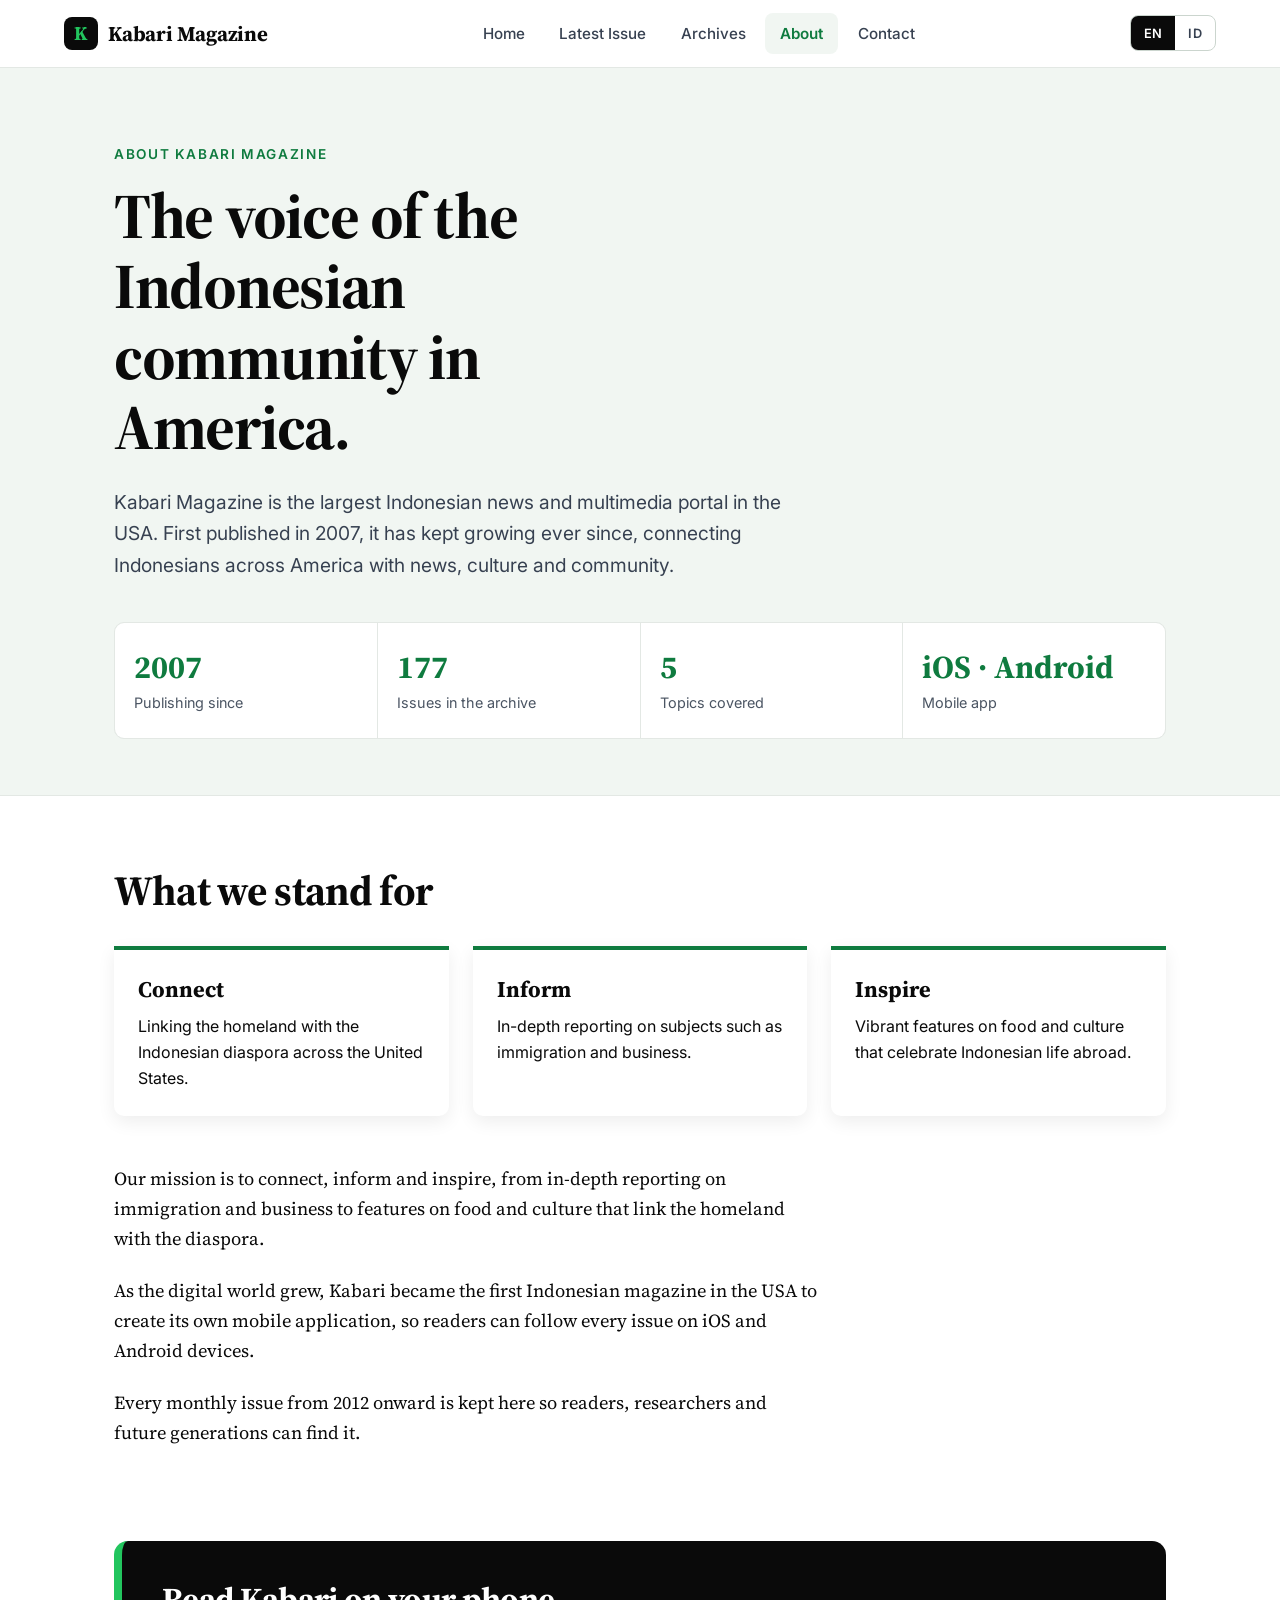
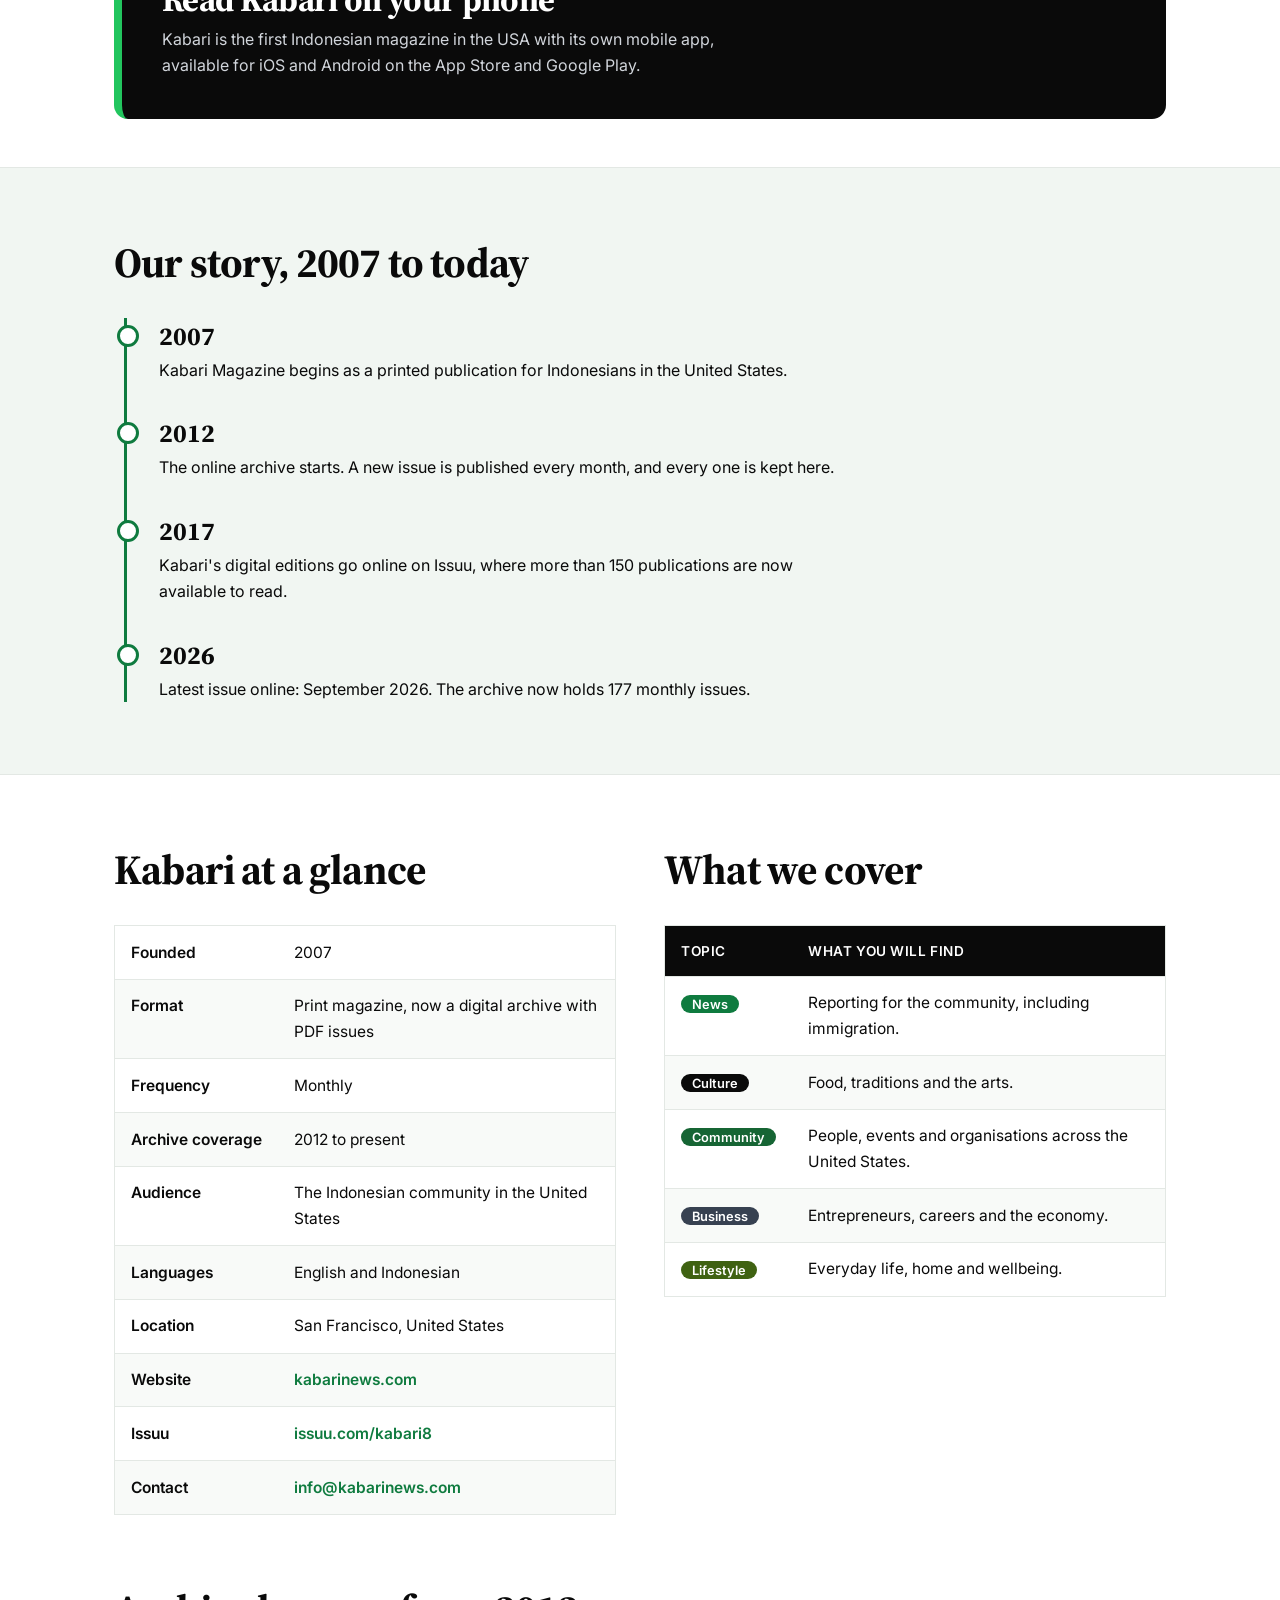
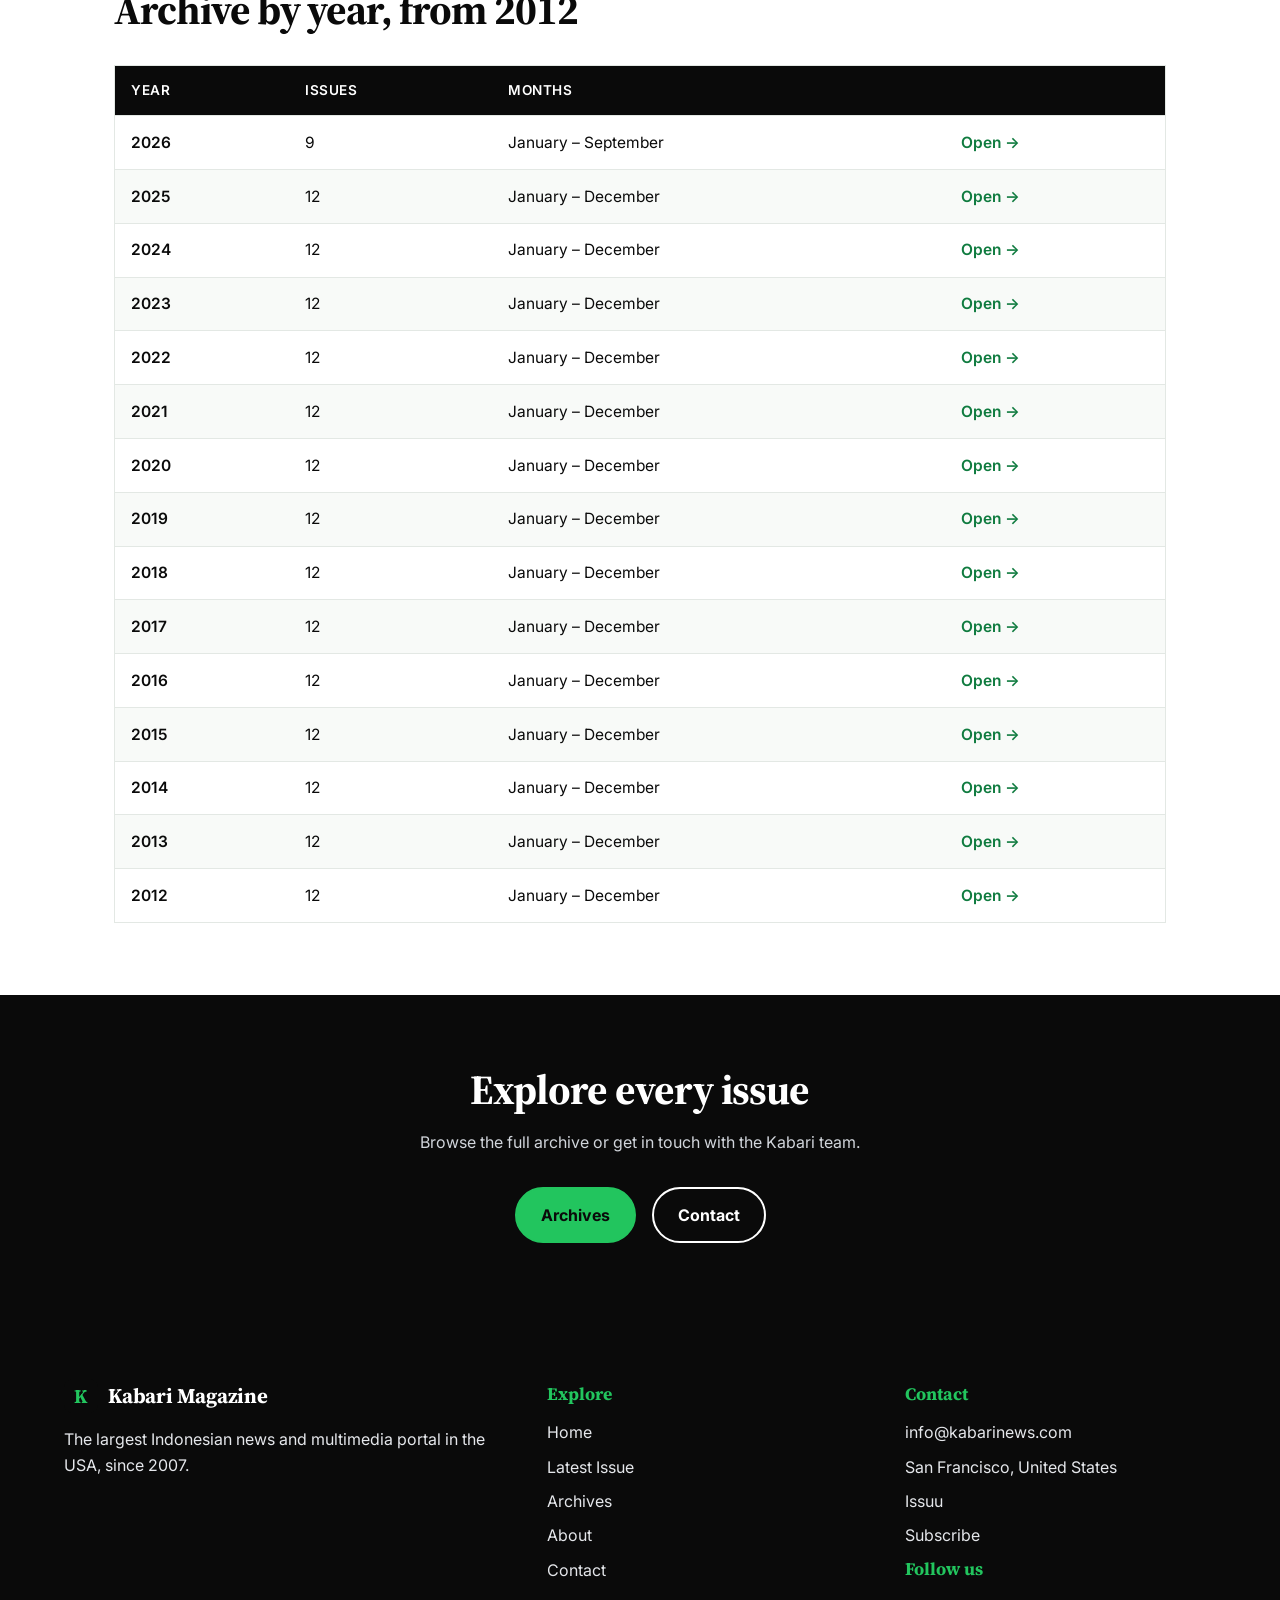
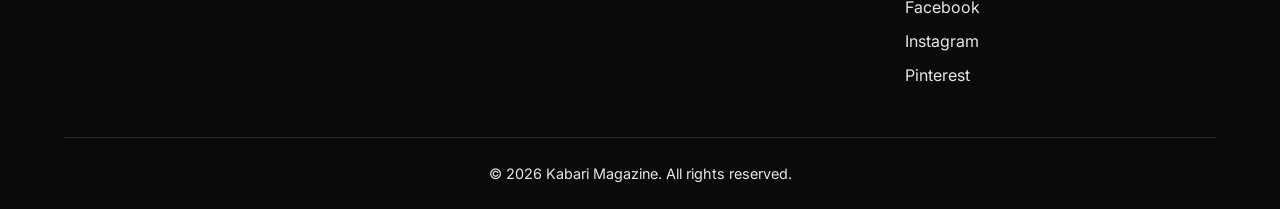
==== about.html @ 4f371fc2 "Updated Kabari Magazine website files" ====
<!DOCTYPE html>
<html lang="en"><head><meta charset="UTF-8"><meta name="viewport" content="width=device-width,initial-scale=1">
<title>About | Kabari Magazine</title>
<meta name="description" content="Kabari Magazine is the largest Indonesian news and multimedia portal in the USA, published since 2007. Read the monthly issues online.">
<meta property="og:title" content="About | Kabari Magazine"><meta property="og:description" content="Indonesian stories, culture and community in America."><meta property="og:type" content="website">
<meta name="theme-color" content="#0A0A0A"><link rel="icon" href="data:image/svg+xml,%3Csvg xmlns='http://www.w3.org/2000/svg' viewBox='0 0 32 32'%3E%3Crect width='32' height='32' rx='6' fill='%230A0A0A'/%3E%3Ctext x='8' y='24' font-size='22' font-weight='900' fill='%2322C55E' font-family='Georgia'%3EK%3C/text%3E%3C/svg%3E">
<link rel="preconnect" href="https://fonts.googleapis.com"><link rel="preconnect" href="https://fonts.gstatic.com" crossorigin>
<link href="https://fonts.googleapis.com/css2?family=Inter:wght@400;500;600;700&family=Source+Serif+4:opsz,wght@8..60,600;8..60,700&display=swap" rel="stylesheet">
<link rel="stylesheet" href="style.css"></head>
<body data-page="about"><div id="hdr"></div>
<main id="main"><section class="abh"><div class="wrap"><span class="eye" data-i="ab_eye"></span><h1 data-i="ab_h"></h1><p class="lead" data-i="ab1"></p><div class="stats" id="stats"></div></div></section>
<section class="wrap"><h2 class="sec-t" data-i="p_t"></h2><div class="pillars"><div><h3 data-i="p1"></h3><p data-i="p1d"></p></div><div><h3 data-i="p2"></h3><p data-i="p2d"></p></div><div><h3 data-i="p3"></h3><p data-i="p3d"></p></div></div><div class="prose"><p data-i="ab2"></p><p data-i="ab4"></p><p data-i="ab3"></p></div></section>
<section class="wrap" style="padding-block:0 3rem"><div id="app"></div></section><section class="band"><div class="wrap"><h2 class="sec-t" data-i="tl_t"></h2><ol class="tl" id="tl"></ol></div></section>
<section class="wrap two"><div><h2 class="sec-t" data-i="fa_t"></h2><div class="tw"><table class="tbl"><tbody id="facts"></tbody></table></div></div><div><h2 class="sec-t" data-i="tp_t"></h2><div class="tw"><table class="tbl"><thead><tr><th data-i="tp_h1"></th><th data-i="tp_h2"></th></tr></thead><tbody id="tpt"></tbody></table></div></div></section>
<section class="wrap" style="padding-top:0"><h2 class="sec-t" data-i="ay_t"></h2><div class="tw"><table class="tbl"><thead><tr><th data-i="ay_h1"></th><th data-i="ay_h2"></th><th data-i="ay_h3"></th><th></th></tr></thead><tbody id="ayt"></tbody></table></div></section>
<section class="cta"><div class="wrap"><h2 data-i="cta_t"></h2><p data-i="cta_d"></p><div class="row" style="justify-content:center"><a class="btn solid" href="archive.html" data-i="nav_archive"></a><a class="btn line" href="contact.html" data-i="nav_contact"></a></div></div></section></main>
<div id="ftr"></div><script src="data.js"></script><script src="site.js"></script></body></html>
---- style.css ----
:root{--ink:#0A0A0A;--green:#0F7B3F;--green-d:#0A5C2E;--lime:#22C55E;--paper:#FFFFFF;--soft:#F1F6F2;--line:#E3E8E4;--f1:'Source Serif 4',Georgia,serif;--f2:'Inter',system-ui,sans-serif}
*{margin:0;padding:0;box-sizing:border-box}html{scroll-behavior:smooth}
body{font:1rem/1.65 var(--f2);background:var(--paper);color:var(--ink)}
a{color:inherit;text-decoration:none}ul{list-style:none}img{max-width:100%;display:block}
:focus-visible{outline:3px solid var(--lime);outline-offset:3px}
button{font:inherit;color:inherit;cursor:pointer;background:none;border:0}
.skip{position:absolute;left:-999px}.skip:focus{left:1rem;top:1rem;background:var(--lime);color:#000;padding:.5rem 1rem;z-index:300}
header{position:sticky;top:0;z-index:100;display:flex;align-items:center;gap:1.5rem;padding:.8rem 5%;background:rgba(255,255,255,.96);backdrop-filter:blur(8px);border-bottom:1px solid var(--line)}
.logo{display:flex;align-items:center;gap:.65rem;font:700 1.3rem var(--f1);letter-spacing:-.01em;white-space:nowrap}
.mk{display:grid;place-items:center;width:2.1rem;height:2.1rem;border-radius:8px;background:var(--ink);color:var(--lime);font:700 1.2rem var(--f1)}
nav{display:flex;gap:.25rem;margin:0 auto}
nav a{padding:.5rem .95rem;border-radius:8px;font-weight:500;font-size:.95rem;color:#374151;transition:background .2s,color .2s}
nav a:hover{background:var(--soft);color:var(--ink)}
nav a[aria-current]{color:var(--green);font-weight:600;background:var(--soft)}
.lang{display:flex;border:1px solid #CBD5CE;border-radius:8px;overflow:hidden}
.lang button{padding:.4rem .8rem;font-weight:600;font-size:.8rem;letter-spacing:.04em;color:#374151}
.lang button[aria-pressed=true]{background:var(--ink);color:#fff}
.burger{display:none;margin-left:auto;width:2.6rem;height:2.6rem;border:1px solid #CBD5CE;border-radius:8px;font-size:1.3rem}
.wrap{max-width:1180px;margin:0 auto;padding:4.5rem 5%}
h1,h2{font-family:var(--f1);line-height:1.1;letter-spacing:-.02em}
.sec-t{font-size:clamp(1.8rem,4vw,2.6rem);margin-bottom:2rem}
.hero{background:var(--ink);color:var(--paper);overflow:hidden}
.hero .wrap{display:grid;grid-template-columns:1.1fr .9fr;gap:3rem;align-items:center;min-height:78vh}
.hero h1{font-size:clamp(2.6rem,6.5vw,4.6rem);font-weight:700}
.hero .btn.solid{background:var(--lime);border-color:var(--lime);color:#0A0A0A}.hero .btn.solid:hover{background:#fff;border-color:#fff}
.hero p{font-size:1.15rem;margin:1.5rem 0 2rem;max-width:34rem;color:#E5E7EB}
.row{display:flex;gap:1rem;flex-wrap:wrap}
.btn{display:inline-block;padding:.8rem 1.5rem;border-radius:99px;font-weight:700;border:2px solid currentColor;transition:transform .2s,background .2s}
.btn.solid{background:var(--green);border-color:var(--green);color:#fff}.btn.solid:hover{background:var(--green-d);border-color:var(--green-d)}
.btn.line:hover{background:var(--ink);color:var(--paper)}.hero .btn.line:hover{background:var(--paper);color:var(--ink)}
.btn.off{opacity:.55;cursor:not-allowed;border-style:dashed;font-weight:600}
#fan{position:relative;height:30rem}
.fc{position:absolute;width:56%;aspect-ratio:3/4;left:50%;top:50%;box-shadow:0 25px 50px rgba(0,0,0,.5);border-radius:6px;overflow:hidden;transition:transform .5s cubic-bezier(.2,.8,.2,1)}
.f0{transform:translate(-110%,-50%) rotate(-12deg)}.f1{transform:translate(-62%,-52%) rotate(-2deg)}.f2{transform:translate(-14%,-50%) rotate(9deg);z-index:2}
#fan:hover .f0{transform:translate(-125%,-50%) rotate(-16deg)}#fan:hover .f2{transform:translate(0,-50%) rotate(13deg)}
.gen{height:100%;width:100%;background:var(--c);color:#fff;display:flex;flex-direction:column;justify-content:space-between;padding:7% 8%;position:relative;overflow:hidden;font-family:var(--f1)}
.gen::before{content:"";position:absolute;width:90%;aspect-ratio:1;right:-35%;bottom:-20%;border-radius:50%;background:var(--lime);opacity:.9}
.gen b{font-size:clamp(1rem,2.4vw,1.6rem);letter-spacing:.14em;border-bottom:3px solid var(--lime);padding-bottom:.3rem;position:relative}
.gen span{font-size:clamp(1.3rem,3vw,2.2rem);font-weight:800;position:relative;margin-top:auto}.gen em{font-style:normal;font-size:clamp(2rem,5vw,3.6rem);font-weight:900;line-height:1;position:relative}
.gen i{font:600 .8rem var(--f2);font-style:normal;position:relative;color:#0A0A0A;background:var(--lime);align-self:flex-start;padding:.1rem .6rem;border-radius:99px;margin-top:.5rem}
.grid{display:grid;grid-template-columns:repeat(auto-fill,minmax(210px,1fr));gap:2rem}
.card{display:flex;flex-direction:column;gap:.5rem;text-align:left}
.cv{display:block;aspect-ratio:3/4;border-radius:6px;overflow:hidden;box-shadow:0 8px 20px rgba(10,10,10,.18);transition:transform .25s,box-shadow .25s}.cv img{height:100%;width:100%;object-fit:cover}
.card:hover .cv{transform:translateY(-6px) rotate(-1deg);box-shadow:0 18px 30px rgba(10,10,10,.28)}
.card strong{font:700 1.15rem var(--f1)}
.tag{align-self:flex-start;background:var(--c,var(--ink));color:#fff;font-size:.8rem;font-weight:600;padding:.1rem .7rem;border-radius:99px}
.band{background:var(--soft);border-block:1px solid var(--line)}
.topics{display:grid;grid-template-columns:repeat(auto-fit,minmax(170px,1fr));gap:1rem}
.topic{background:var(--c);color:#fff;padding:2.2rem 1.2rem;border-radius:10px;font:700 1.5rem var(--f1);transition:transform .2s}.topic:hover{transform:translateY(-4px)}
.more{text-align:center;margin-top:3rem}
.latest{display:grid;grid-template-columns:minmax(0,1fr) 1.2fr;gap:4rem;align-items:center}
.latest .cv{box-shadow:0 25px 45px rgba(10,10,10,.3)}.latest h1{font-size:clamp(2.2rem,5vw,3.6rem);margin:.8rem 0 1rem}.latest p{max-width:34rem;margin-bottom:2rem}
.ctl{display:grid;gap:1.2rem;margin-bottom:2.5rem}
.pills{display:flex;gap:.5rem;flex-wrap:wrap}.pills button{padding:.35rem 1rem;border:2px solid var(--ink);border-radius:99px;font-weight:600}.pills button[aria-pressed=true]{background:var(--ink);color:var(--paper)}
.ctl label{font-weight:700;display:block;margin-bottom:.4rem}
#q,.fm input,.fm textarea{width:100%;max-width:30rem;padding:.8rem 1rem;border:2px solid var(--ink);border-radius:8px;font:inherit;background:#fff}.fm input,.fm textarea{max-width:none}
.empty{grid-column:1/-1;padding:3rem 0}#count{margin-bottom:1.5rem;font-weight:600}
.prose{max-width:44rem}.prose p{font-size:1.15rem;margin-bottom:1.3rem;font-family:var(--f1)}
.fm{display:grid;gap:1.1rem;max-width:36rem}.fm textarea{min-height:10rem}#st{font-weight:600;min-height:1.5rem}
footer{background:var(--ink);color:#E5E7EB;padding:4rem 5% 1.5rem}
.fg{display:grid;grid-template-columns:1.4fr 1fr 1fr;gap:3rem;max-width:1180px;margin:0 auto 2.5rem}.fg .logo{color:#fff;margin-bottom:.8rem}
footer h4{font:700 1.1rem var(--f1);color:var(--lime);margin:.2rem 0 .8rem}footer li{margin-bottom:.5rem}footer a:hover{color:var(--lime)}
.copy{text-align:center;border-top:1px solid #2b2b2b;padding-top:1.5rem;font-size:.9rem}
dialog{margin:auto;border:3px solid var(--ink);border-radius:12px;background:var(--paper);color:var(--ink);width:min(820px,92vw);padding:2rem}dialog::backdrop{background:rgba(10,10,10,.75)}
.mg{display:grid;grid-template-columns:minmax(0,.8fr) 1.2fr;gap:2rem;align-items:center}.mc{aspect-ratio:3/4;border-radius:6px;overflow:hidden}.mc img{height:100%;object-fit:cover}
dialog h2{font-size:2rem;margin:.6rem 0}.md{margin-bottom:1.5rem}.acts{display:flex;gap:.8rem;flex-wrap:wrap}
.x{position:absolute;top:.6rem;right:1rem;font-size:2rem;line-height:1}
@media(max-width:800px){
 .burger{display:block}header{gap:.8rem}.lang{order:3}.burger{order:4;margin-left:0}.logo{margin-right:auto}
 nav{display:none;position:absolute;top:100%;left:0;right:0;flex-direction:column;margin:0;padding:.8rem 5% 1.2rem;background:#fff;border-bottom:1px solid var(--line);box-shadow:0 12px 24px rgba(10,10,10,.08)}nav.open{display:flex}nav a{padding:.8rem 1rem}
 .hero .wrap,.latest,.mg,.fg{grid-template-columns:1fr}.hero .wrap{min-height:0}#fan{height:24rem}.mc{max-width:240px;margin:auto}
}
@media(prefers-reduced-motion:reduce){*{transition:none!important;scroll-behavior:auto!important}}

.yrs{display:flex;gap:.2rem;overflow-x:auto;border-bottom:1px solid var(--line);scrollbar-width:none;scroll-snap-type:x proximity}
.yrs::-webkit-scrollbar{display:none}
.yrs button{flex:none;padding:.75rem 1.05rem;font:600 .95rem var(--f2);font-variant-numeric:tabular-nums;letter-spacing:.01em;color:#6B7280;border-bottom:3px solid transparent;margin-bottom:-1px;scroll-snap-align:center;transition:color .2s,border-color .2s}
.yrs button:hover{color:var(--ink);border-color:#CBD5CE}
.yrs button[aria-pressed=true]{color:var(--ink);border-color:var(--green)}

.abh{background:var(--soft);border-bottom:1px solid var(--line)}.abh .wrap{padding-bottom:3.5rem}
.eye{display:inline-block;font-weight:600;font-size:.85rem;letter-spacing:.12em;text-transform:uppercase;color:var(--green);margin-bottom:1rem}
.abh h1{font-size:clamp(2.3rem,5.5vw,4rem);font-weight:700;max-width:18ch}.lead{font-size:1.2rem;max-width:44rem;margin:1.5rem 0 2.5rem;color:#374151}
.stats{display:grid;grid-template-columns:repeat(auto-fit,minmax(150px,1fr));gap:1px;background:var(--line);border:1px solid var(--line);border-radius:10px;overflow:hidden}
.stats div{background:#fff;padding:1.4rem 1.2rem}.stats b{display:block;font:700 2rem var(--f1);color:var(--green)}.stats span{font-size:.9rem;color:#4B5563}
.pillars{display:grid;grid-template-columns:repeat(auto-fit,minmax(240px,1fr));gap:1.5rem;margin-bottom:3rem}
.pillars div{border-top:4px solid var(--green);background:#fff;border-radius:0 0 10px 10px;padding:1.5rem;box-shadow:0 6px 18px rgba(10,10,10,.07)}.pillars h3{font:700 1.4rem var(--f1);margin-bottom:.5rem}
.tl{list-style:none;max-width:46rem;border-left:3px solid var(--green);margin-left:.6rem}
.tl li{position:relative;padding:0 0 2rem 2rem}.tl li:last-child{padding-bottom:0}.tl li::before{content:"";position:absolute;left:-.62rem;top:.45rem;width:1rem;height:1rem;border-radius:50%;background:#fff;border:3px solid var(--green)}
.tl b{font:700 1.6rem var(--f1)}.tl p{margin-top:.2rem}
.two{display:grid;grid-template-columns:1fr 1fr;gap:3rem}.tw{overflow-x:auto}
.tbl{width:100%;border-collapse:collapse;background:#fff;border:1px solid var(--line);font-size:.97rem}
.tbl th,.tbl td{padding:.85rem 1rem;text-align:left;border-bottom:1px solid var(--line);vertical-align:top}
.tbl thead th{background:var(--ink);color:#fff;font-weight:600;font-size:.85rem;letter-spacing:.04em;text-transform:uppercase}
.tbl tbody th{font-weight:600;white-space:nowrap}.tbl tbody tr:nth-child(even){background:#F8FAF8}.tbl tbody tr:hover{background:var(--soft)}.tbl a{color:var(--green);font-weight:600}
.cta{background:var(--ink);color:#fff;text-align:center}.cta h2{font-size:clamp(1.8rem,4vw,2.6rem)}.cta p{margin:1rem 0 2rem;color:#D1D5DB}.cta .btn.solid{background:var(--lime);border-color:var(--lime);color:#0A0A0A}.cta .btn.line:hover{background:#fff;color:var(--ink)}
@media(max-width:800px){.two{grid-template-columns:1fr}}

.appc{display:flex;justify-content:space-between;align-items:center;gap:2rem;flex-wrap:wrap;background:var(--ink);color:#fff;border-radius:14px;padding:2.5rem;border-left:8px solid var(--lime)}
.appc h2{font-size:clamp(1.5rem,3vw,2.1rem);margin-bottom:.5rem}.appc p{max-width:36rem;color:#D1D5DB}.appc .btn.solid{background:var(--lime);border-color:var(--lime);color:#0A0A0A}.appc .btn.line:hover{background:#fff;color:var(--ink)}

.duo{display:grid;grid-template-columns:1.2fr 1fr;gap:1.5rem}
.boxc{border:1px solid var(--line);border-top:4px solid var(--green);border-radius:0 0 12px 12px;background:#fff;padding:2rem;box-shadow:0 6px 18px rgba(10,10,10,.06)}
.boxc h2{font-size:1.6rem;margin-bottom:.5rem}.boxc p{margin-bottom:1.4rem;color:#374151}
.boxc .btn{padding:.6rem 1.2rem}
@media(max-width:800px){.duo{grid-template-columns:1fr}}

/* minimal subscribe + follow boxes */
.duo{align-items:start;gap:1.25rem}
.boxc{border:1px solid var(--line);border-top:1px solid var(--line);border-radius:12px;box-shadow:none;background:#fff;padding:1.75rem 2rem}
.boxc h2{font-size:1.2rem;font-weight:700;margin-bottom:.6rem}
.boxc p{font-size:.95rem;margin-bottom:1.1rem}
.boxc .row{gap:.5rem}
.boxc .row .btn{padding:.4rem 1rem;font-size:.88rem;font-weight:600;border:1px solid #CBD5CE;border-radius:99px;color:#374151;background:#fff}
.boxc .row .btn:hover{background:var(--ink);border-color:var(--ink);color:#fff}
#ctct{margin:0 -.5rem}

/* mobile fixes: hero fan, year slider, topic rows */
.yslide{display:none;align-items:center;gap:1rem}
.yall{padding:.45rem 1.1rem;border:2px solid var(--ink);border-radius:99px;font-weight:600;flex:none}.yall[aria-pressed=true]{background:var(--ink);color:#fff}
.yr{flex:1;display:flex;align-items:center;gap:.9rem}
.yr input{flex:1;height:2.2rem;accent-color:var(--green);cursor:pointer}.yr input.dim{opacity:.45}
.yr output{min-width:3.2rem;text-align:right;font:700 1.2rem var(--f1);font-variant-numeric:tabular-nums}
@media(max-width:800px){
 .yrs{display:none}.yslide{display:flex}
 #cats{display:grid;grid-template-columns:repeat(3,1fr);gap:.5rem}
 #cats button{padding:.5rem .2rem;font-size:.85rem;text-align:center}
 #fan{height:19rem}.fc{width:46%}
 .f0,#fan:hover .f0{transform:translate(-96%,-50%) rotate(-9deg)}
 .f1{transform:translate(-50%,-52%) rotate(-1deg)}
 .f2,#fan:hover .f2{transform:translate(-4%,-50%) rotate(7deg)}
}
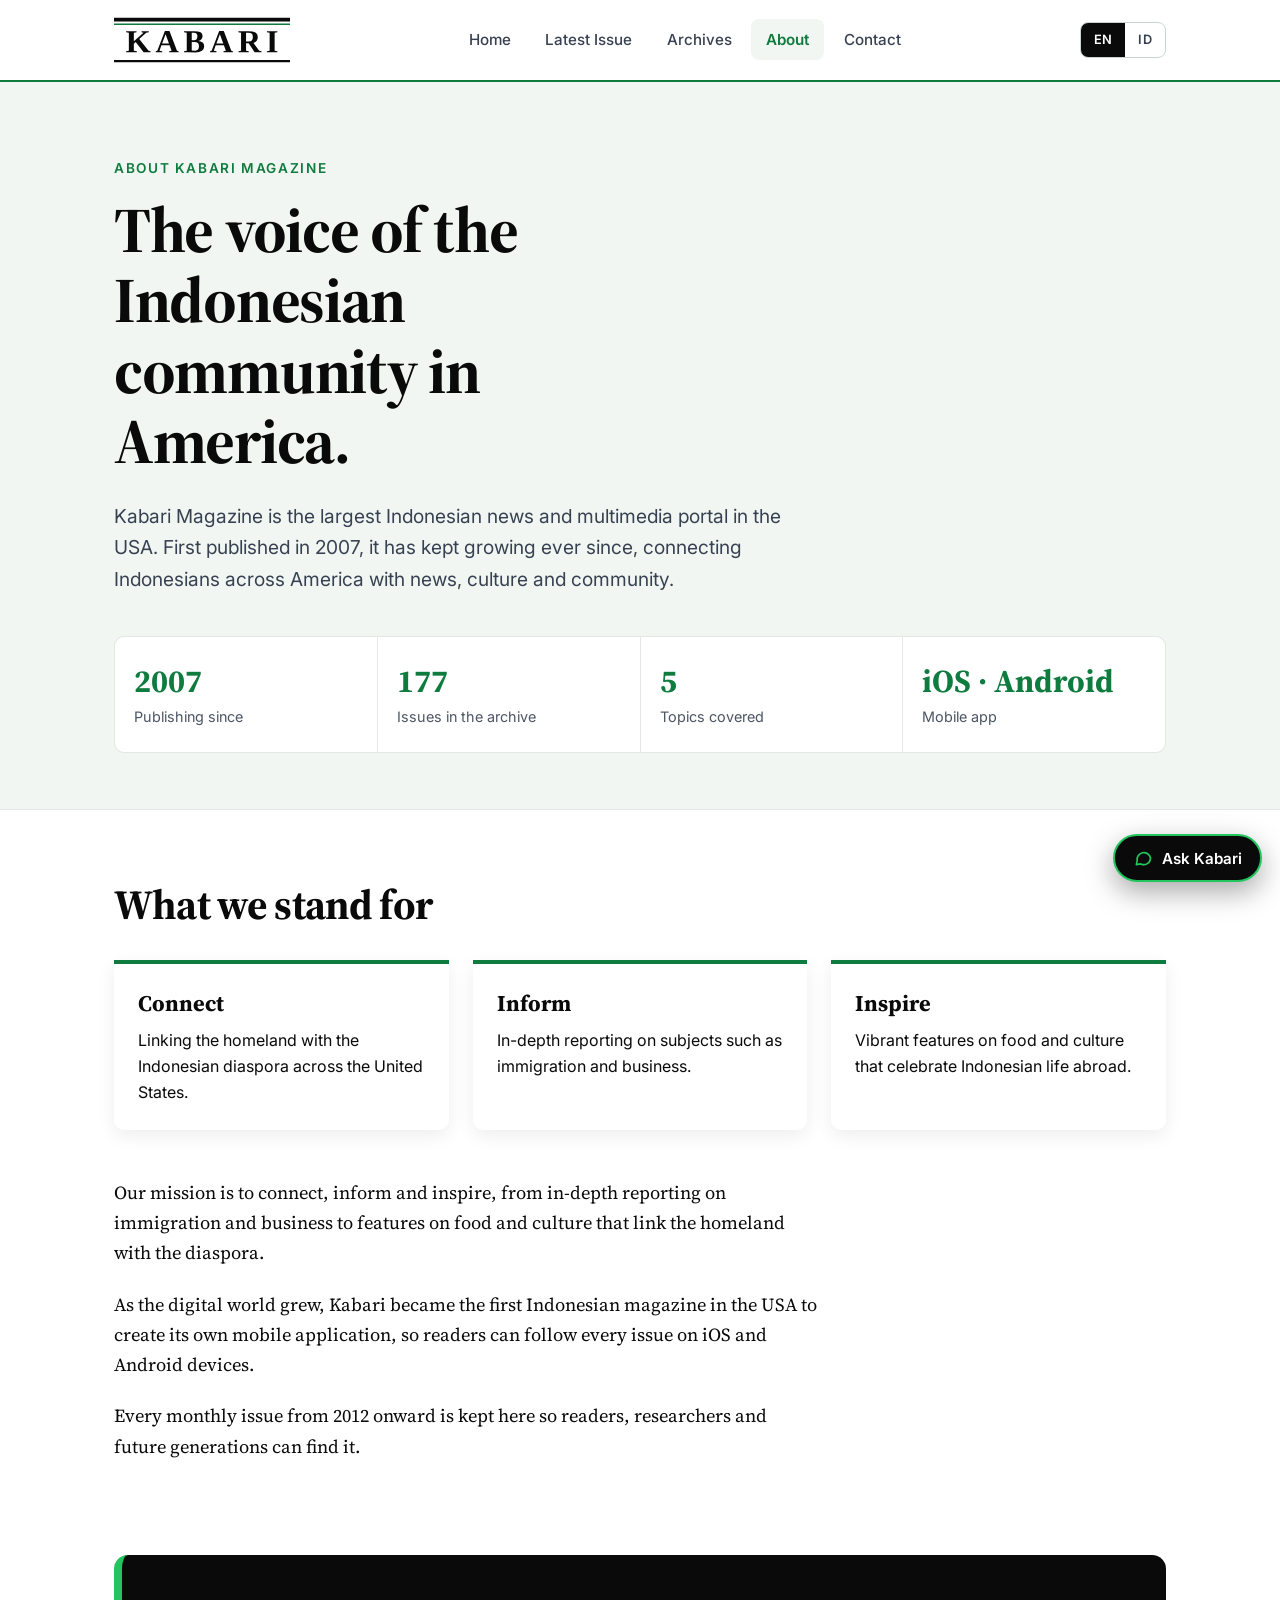
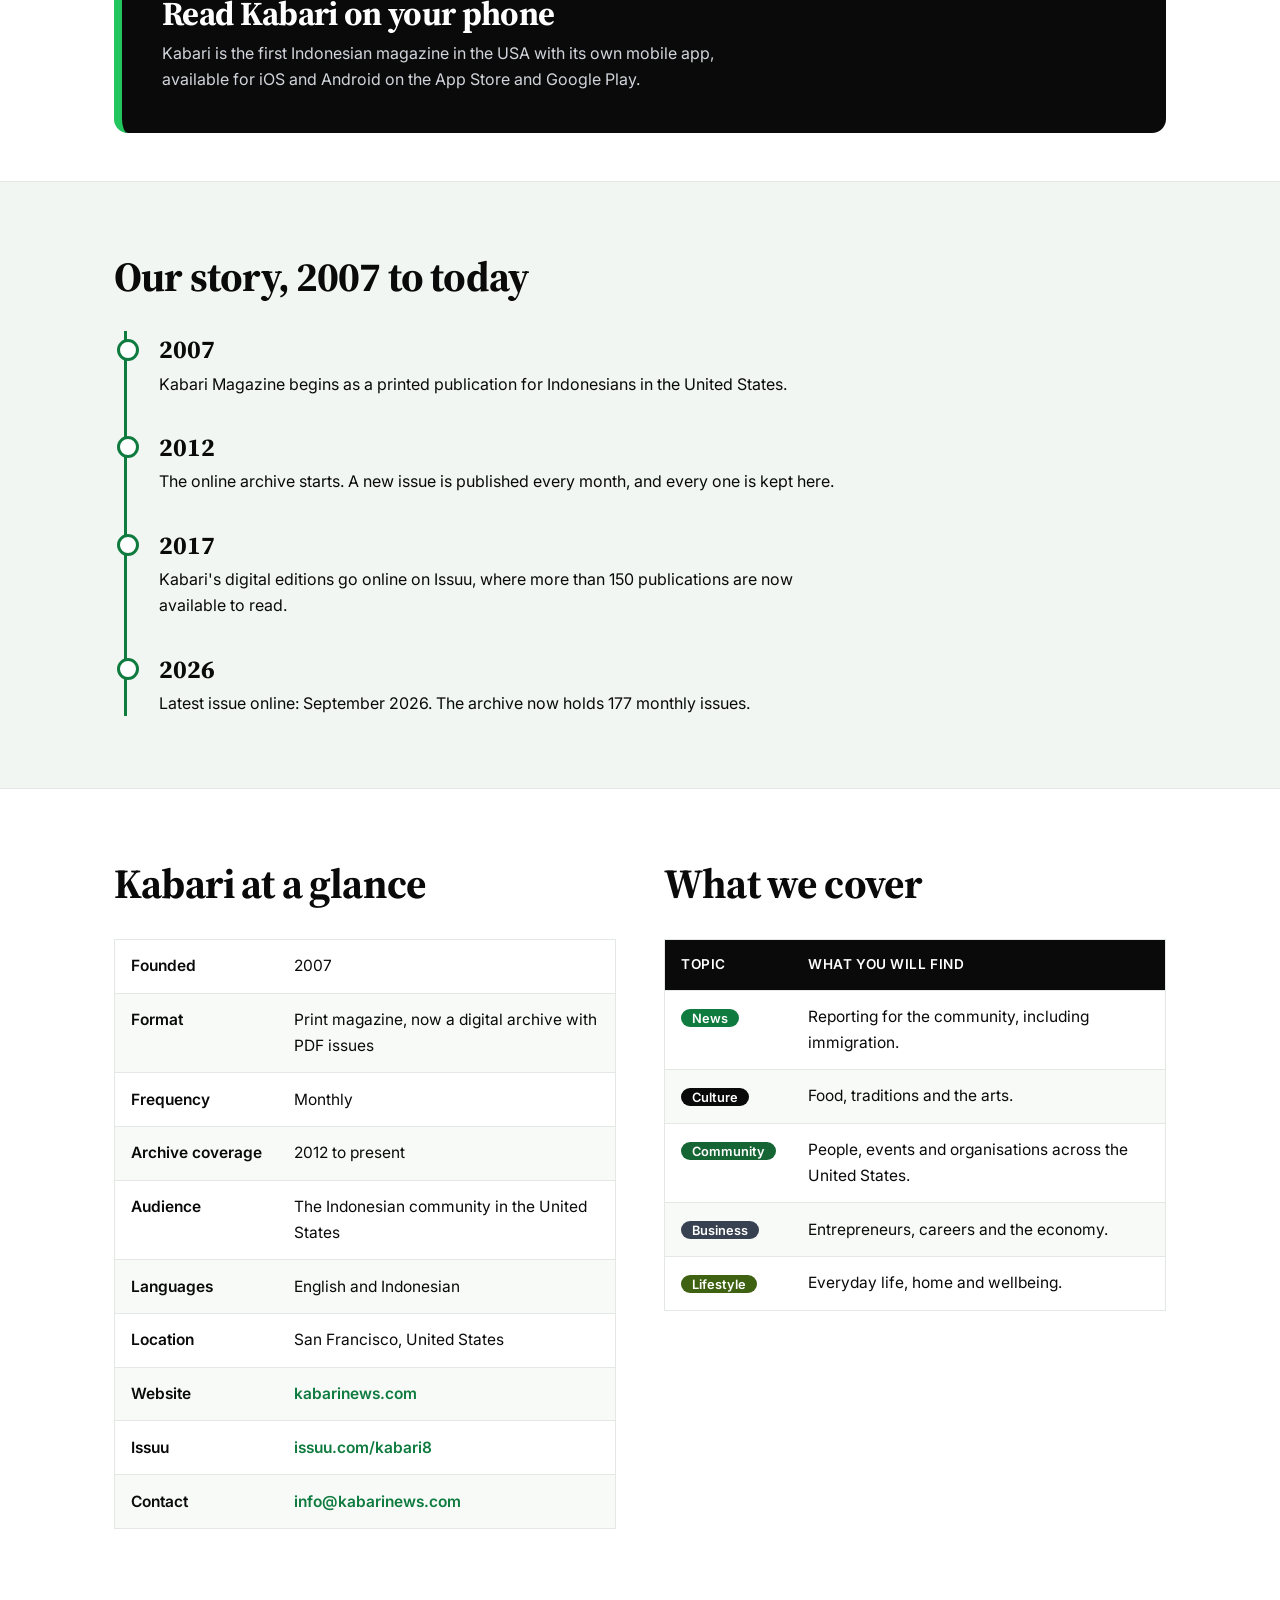
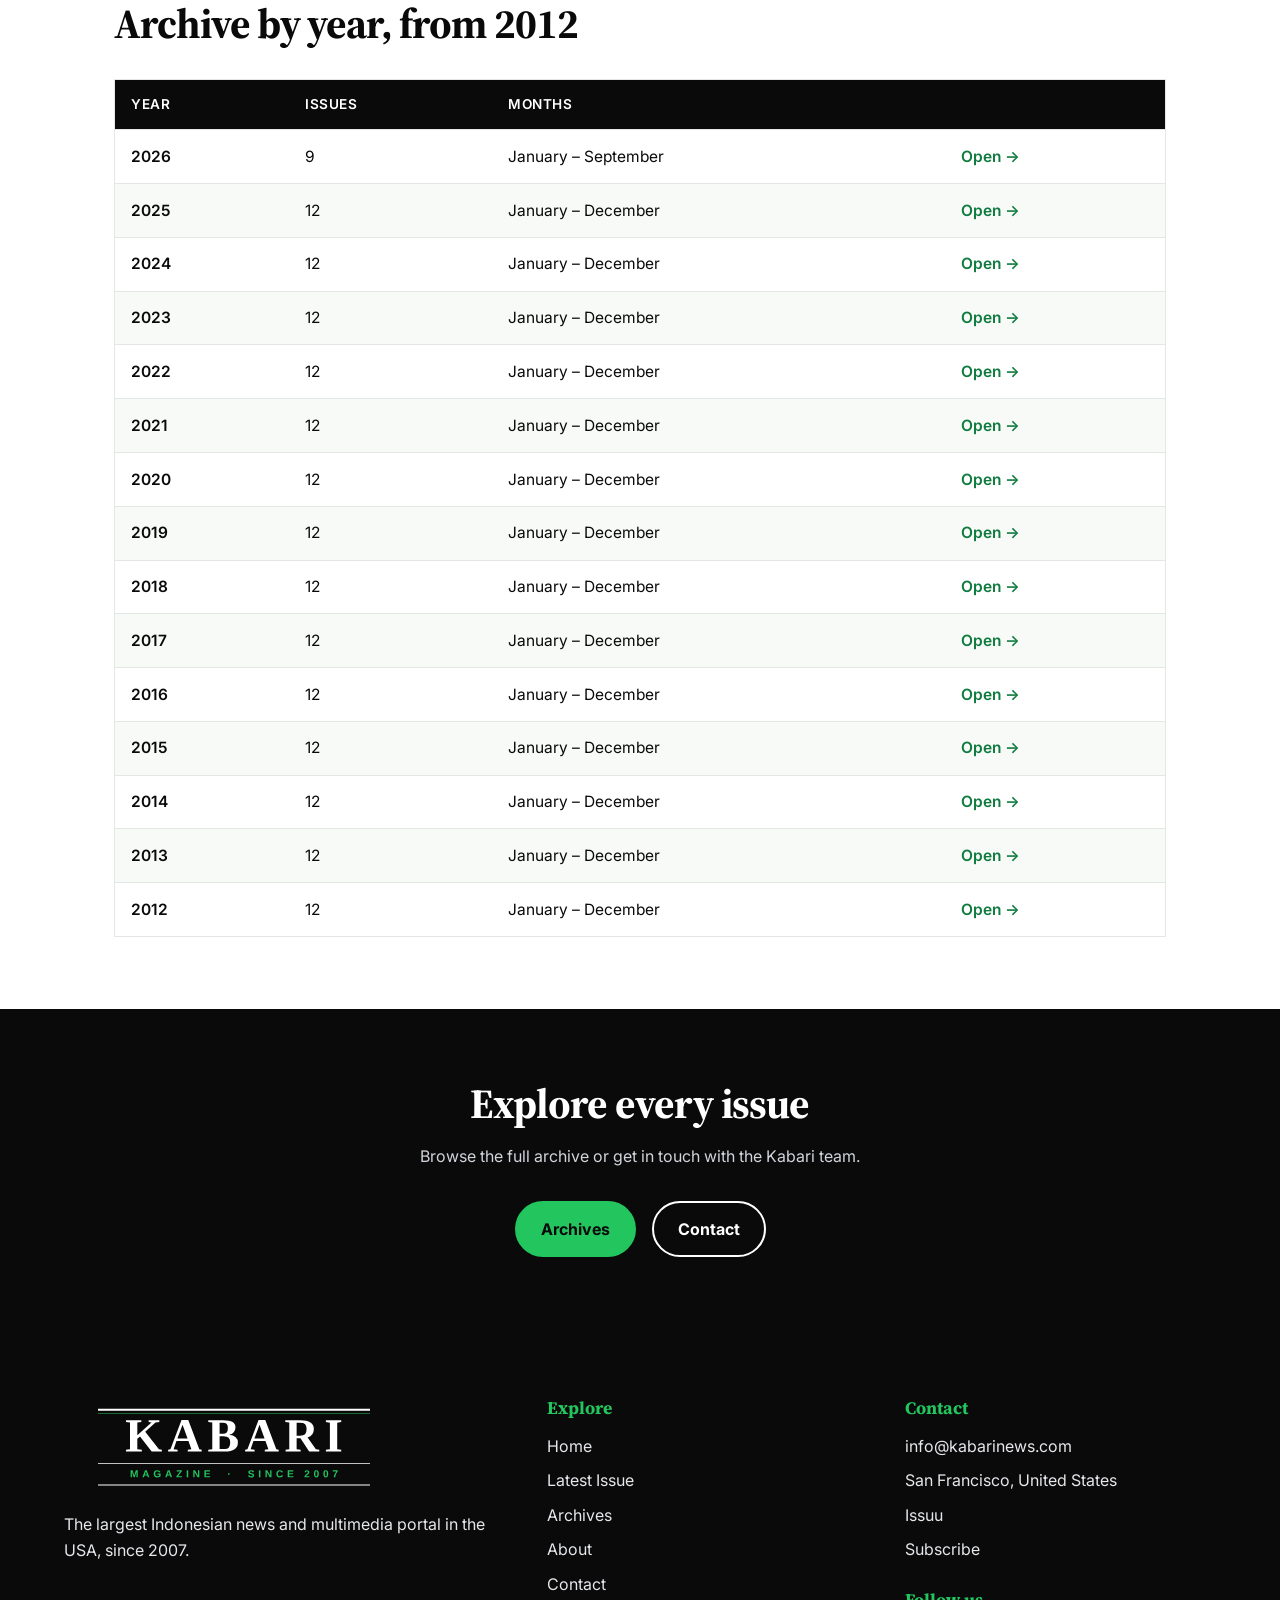
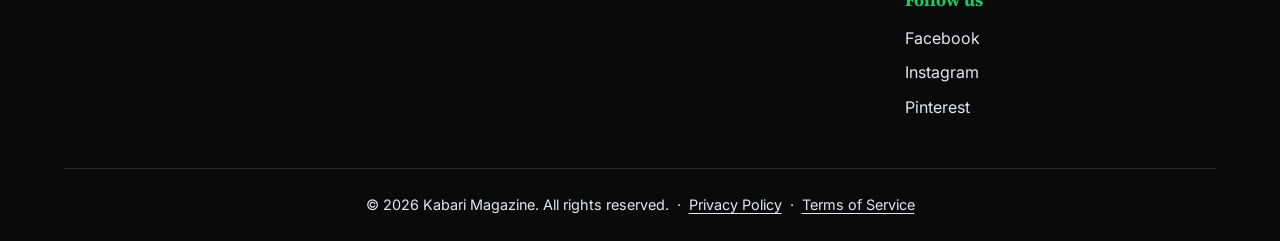
==== commit 3f226c7c: "adding chatbot" ====
--- a/about.html
+++ b/about.html
@@ -14,4 +14,5 @@
 <section class="wrap two"><div><h2 class="sec-t" data-i="fa_t"></h2><div class="tw"><table class="tbl"><tbody id="facts"></tbody></table></div></div><div><h2 class="sec-t" data-i="tp_t"></h2><div class="tw"><table class="tbl"><thead><tr><th data-i="tp_h1"></th><th data-i="tp_h2"></th></tr></thead><tbody id="tpt"></tbody></table></div></div></section>
 <section class="wrap" style="padding-top:0"><h2 class="sec-t" data-i="ay_t"></h2><div class="tw"><table class="tbl"><thead><tr><th data-i="ay_h1"></th><th data-i="ay_h2"></th><th data-i="ay_h3"></th><th></th></tr></thead><tbody id="ayt"></tbody></table></div></section>
 <section class="cta"><div class="wrap"><h2 data-i="cta_t"></h2><p data-i="cta_d"></p><div class="row" style="justify-content:center"><a class="btn solid" href="archive.html" data-i="nav_archive"></a><a class="btn line" href="contact.html" data-i="nav_contact"></a></div></div></section></main>
-<div id="ftr"></div><script src="data.js"></script><script src="site.js"></script></body></html>
+<div id="ftr"></div><script src="data.js"></script><script src="site.js"></script><script src="chat.js"></script>
+</body></html>
--- a/style.css
+++ b/style.css
@@ -1,4 +1,4 @@
-:root{--ink:#0A0A0A;--green:#0F7B3F;--green-d:#0A5C2E;--lime:#22C55E;--paper:#FFFFFF;--soft:#F1F6F2;--line:#E3E8E4;--f1:'Source Serif 4',Georgia,serif;--f2:'Inter',system-ui,sans-serif}
+:root{--ink:#0A0A0A;--green:#0F7B3F;--green-d:#0A5C2E;--lime:#22C55E;--paper:#FFFFFF;--soft:#F1F6F2;--line:#E3E8E4;--f1:'Source Serif 4',Georgia,serif;--f2:'Inter',system-ui,sans-serif;--r:3/4}
 *{margin:0;padding:0;box-sizing:border-box}html{scroll-behavior:smooth}
 body{font:1rem/1.65 var(--f2);background:var(--paper);color:var(--ink)}
 a{color:inherit;text-decoration:none}ul{list-style:none}img{max-width:100%;display:block}
@@ -29,10 +29,10 @@
 .btn.solid{background:var(--green);border-color:var(--green);color:#fff}.btn.solid:hover{background:var(--green-d);border-color:var(--green-d)}
 .btn.line:hover{background:var(--ink);color:var(--paper)}.hero .btn.line:hover{background:var(--paper);color:var(--ink)}
 .btn.off{opacity:.55;cursor:not-allowed;border-style:dashed;font-weight:600}
-#fan{position:relative;height:30rem}
-.fc{position:absolute;width:56%;aspect-ratio:3/4;left:50%;top:50%;box-shadow:0 25px 50px rgba(0,0,0,.5);border-radius:6px;overflow:hidden;transition:transform .5s cubic-bezier(.2,.8,.2,1)}
-.f0{transform:translate(-110%,-50%) rotate(-12deg)}.f1{transform:translate(-62%,-52%) rotate(-2deg)}.f2{transform:translate(-14%,-50%) rotate(9deg);z-index:2}
-#fan:hover .f0{transform:translate(-125%,-50%) rotate(-16deg)}#fan:hover .f2{transform:translate(0,-50%) rotate(13deg)}
+#fan{position:relative;height:28rem}
+.fc{position:absolute;width:46%;aspect-ratio:var(--r);left:50%;top:50%;box-shadow:0 25px 50px rgba(0,0,0,.5);border-radius:6px;overflow:hidden;transition:transform .5s cubic-bezier(.2,.8,.2,1)}
+.f0{transform:translate(-94%,-50%) rotate(-11deg)}.f1{transform:translate(-50%,-52%) rotate(-1deg)}.f2{transform:translate(-6%,-50%) rotate(8deg);z-index:2}
+#fan:hover .f0{transform:translate(-100%,-50%) rotate(-14deg)}#fan:hover .f2{transform:translate(-2%,-50%) rotate(11deg)}
 .gen{height:100%;width:100%;background:var(--c);color:#fff;display:flex;flex-direction:column;justify-content:space-between;padding:7% 8%;position:relative;overflow:hidden;font-family:var(--f1)}
 .gen::before{content:"";position:absolute;width:90%;aspect-ratio:1;right:-35%;bottom:-20%;border-radius:50%;background:var(--lime);opacity:.9}
 .gen b{font-size:clamp(1rem,2.4vw,1.6rem);letter-spacing:.14em;border-bottom:3px solid var(--lime);padding-bottom:.3rem;position:relative}
@@ -40,7 +40,7 @@
 .gen i{font:600 .8rem var(--f2);font-style:normal;position:relative;color:#0A0A0A;background:var(--lime);align-self:flex-start;padding:.1rem .6rem;border-radius:99px;margin-top:.5rem}
 .grid{display:grid;grid-template-columns:repeat(auto-fill,minmax(210px,1fr));gap:2rem}
 .card{display:flex;flex-direction:column;gap:.5rem;text-align:left}
-.cv{display:block;aspect-ratio:3/4;border-radius:6px;overflow:hidden;box-shadow:0 8px 20px rgba(10,10,10,.18);transition:transform .25s,box-shadow .25s}.cv img{height:100%;width:100%;object-fit:cover}
+.cv{display:block;aspect-ratio:var(--r);border-radius:6px;overflow:hidden;box-shadow:0 8px 20px rgba(10,10,10,.18);transition:transform .25s,box-shadow .25s}.cv img{height:100%;width:100%;object-fit:cover}
 .card:hover .cv{transform:translateY(-6px) rotate(-1deg);box-shadow:0 18px 30px rgba(10,10,10,.28)}
 .card strong{font:700 1.15rem var(--f1)}
 .tag{align-self:flex-start;background:var(--c,var(--ink));color:#fff;font-size:.8rem;font-weight:600;padding:.1rem .7rem;border-radius:99px}
@@ -62,7 +62,7 @@
 footer h4{font:700 1.1rem var(--f1);color:var(--lime);margin:.2rem 0 .8rem}footer li{margin-bottom:.5rem}footer a:hover{color:var(--lime)}
 .copy{text-align:center;border-top:1px solid #2b2b2b;padding-top:1.5rem;font-size:.9rem}
 dialog{margin:auto;border:3px solid var(--ink);border-radius:12px;background:var(--paper);color:var(--ink);width:min(820px,92vw);padding:2rem}dialog::backdrop{background:rgba(10,10,10,.75)}
-.mg{display:grid;grid-template-columns:minmax(0,.8fr) 1.2fr;gap:2rem;align-items:center}.mc{aspect-ratio:3/4;border-radius:6px;overflow:hidden}.mc img{height:100%;object-fit:cover}
+.mg{display:grid;grid-template-columns:minmax(0,.8fr) 1.2fr;gap:2rem;align-items:center}.mc{aspect-ratio:var(--r);border-radius:6px;overflow:hidden}.mc img{height:100%;object-fit:cover}
 dialog h2{font-size:2rem;margin:.6rem 0}.md{margin-bottom:1.5rem}.acts{display:flex;gap:.8rem;flex-wrap:wrap}
 .x{position:absolute;top:.6rem;right:1rem;font-size:2rem;line-height:1}
 @media(max-width:800px){
@@ -130,3 +130,36 @@
  .f1{transform:translate(-50%,-52%) rotate(-1deg)}
  .f2,#fan:hover .f2{transform:translate(-4%,-50%) rotate(7deg)}
 }
+
+/* phones: smaller covers, two per row */
+@media(max-width:800px){
+ .grid{grid-template-columns:repeat(2,1fr);gap:1.4rem 1rem}
+ .card strong{font-size:1rem}.tag{font-size:.72rem}
+ .latest .cv{max-width:300px;margin:0 auto;width:100%}
+}
+
+.legal{max-width:50rem}.legal h2{font:700 1.3rem var(--f1);margin:2rem 0 .5rem}.legal p{color:#374151}.upd{color:#6B7280;margin:-1rem 0 1rem;font-size:.95rem}
+.copy a{text-decoration:underline;text-underline-offset:3px}
+
+/* light header with logo */
+header{background:rgba(255,255,255,.97);border-bottom:2px solid var(--green)}
+.logo img{height:46px;width:auto;display:block}
+.flogo{display:block;width:min(340px,100%);height:auto;margin-bottom:1rem}
+@media(max-width:800px){.logo img{height:38px}}
+
+/* keep hero text above covers; align header with page content on wide screens */
+.hero .wrap>div:first-child{position:relative;z-index:3}
+header{padding-inline:max(5%,calc((100% - 1180px)/2 + 5%))}
+
+.logo img{height:54px}
+@media(max-width:800px){.logo img{height:42px}}
+
+
+/* QA fixes: stop wide children stretching grids; slightly larger tags */
+.ctl{grid-template-columns:minmax(0,1fr)}.ctl>*{min-width:0}
+.two>div{min-width:0}
+@media(max-width:800px){.two{grid-template-columns:minmax(0,1fr)}.tag{font-size:.78rem}}
+
+/* all years visible on desktop; footer list spacing */
+@media(min-width:801px){.yrs{flex-wrap:wrap;overflow:visible}}
+footer ul+h4{margin-top:1.6rem}
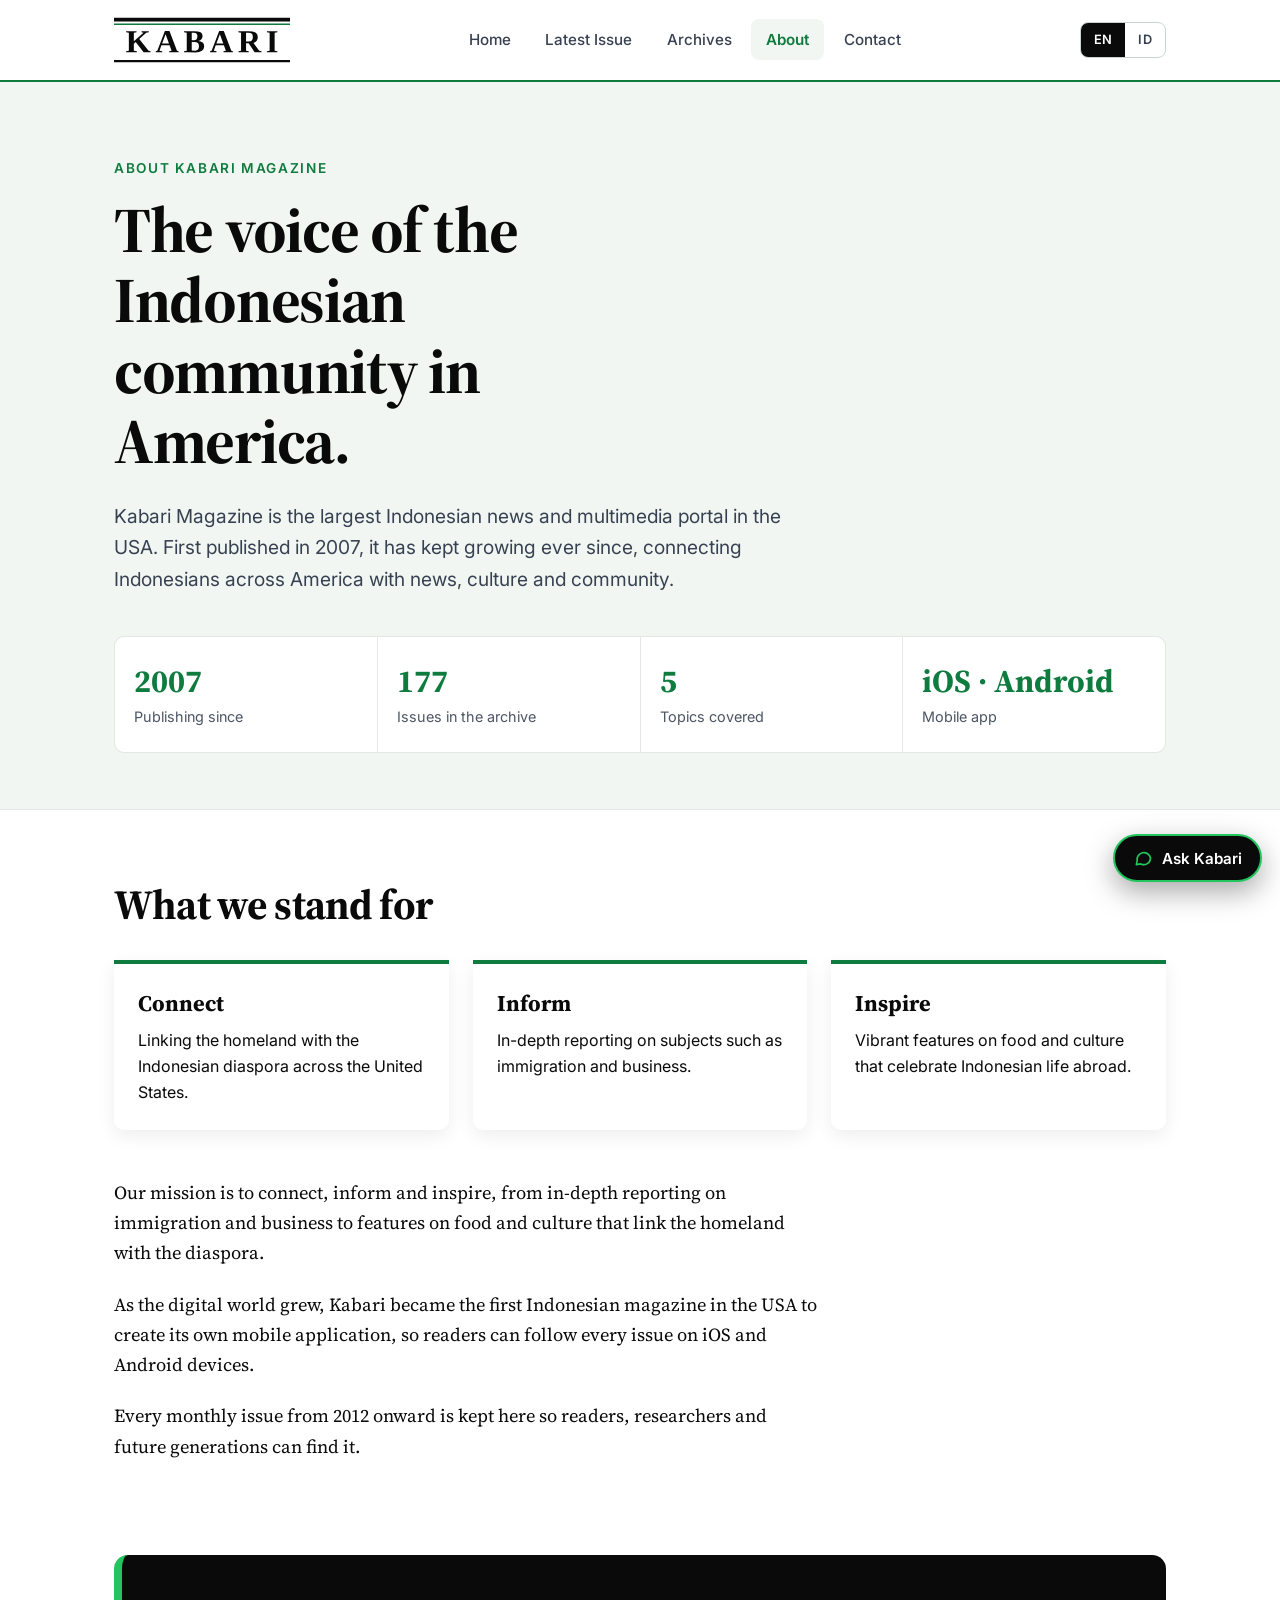
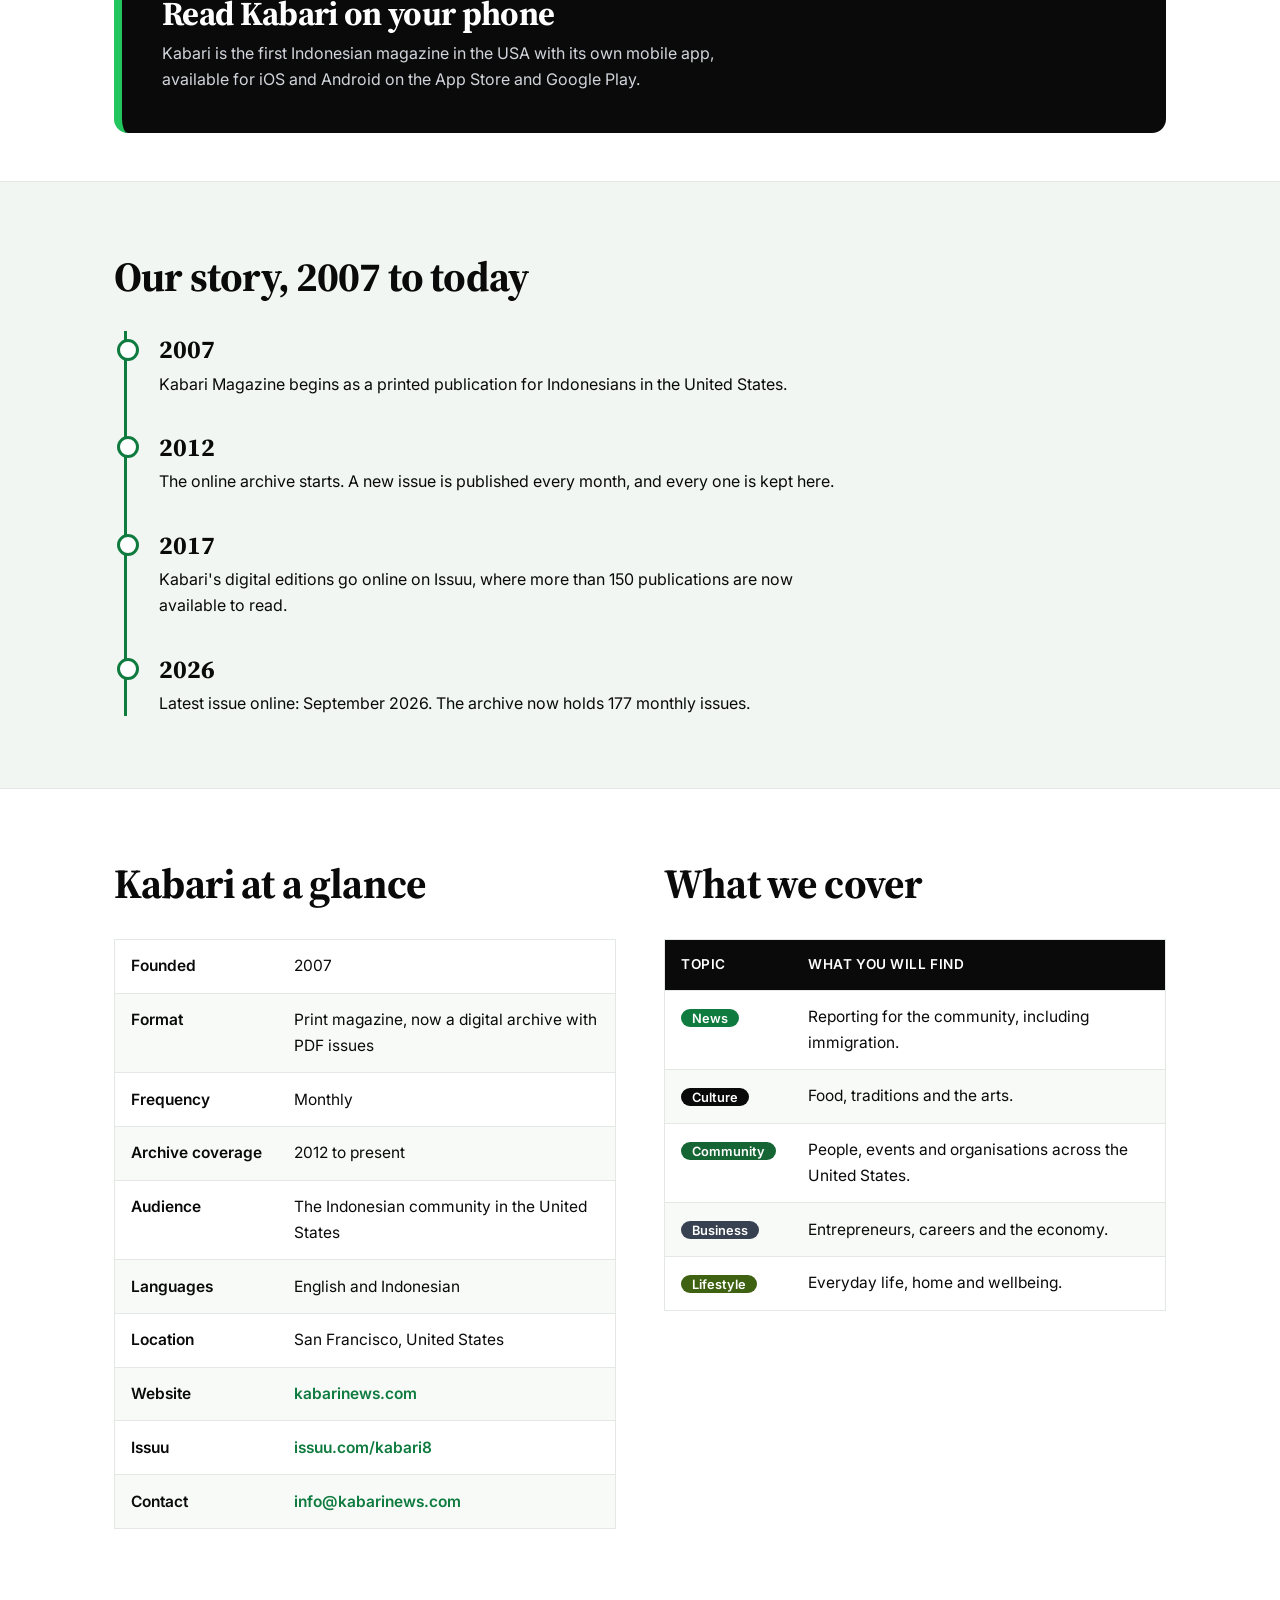
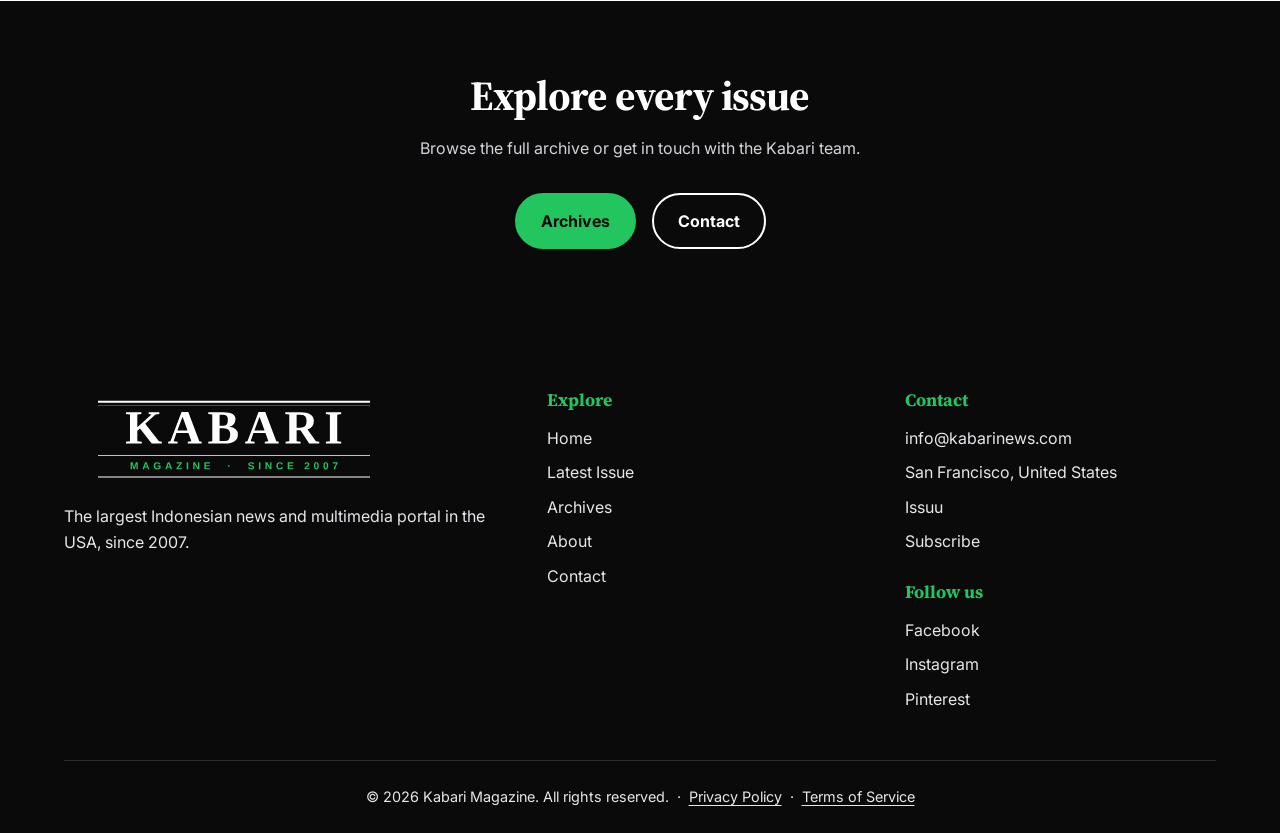
==== commit 8cf9e978: "about changes archive" ====
--- a/about.html
+++ b/about.html
@@ -1,18 +1,19 @@
 <!DOCTYPE html>
 <html lang="en"><head><meta charset="UTF-8"><meta name="viewport" content="width=device-width,initial-scale=1">
-<title>About | Kabari Magazine</title>
-<meta name="description" content="Kabari Magazine is the largest Indonesian news and multimedia portal in the USA, published since 2007. Read the monthly issues online.">
-<meta property="og:title" content="About | Kabari Magazine"><meta property="og:description" content="Indonesian stories, culture and community in America."><meta property="og:type" content="website">
+<title>About Kabari Magazine | The Indonesian Voice in America</title>
+<meta name="description" content="Learn about Kabari Magazine, the largest Indonesian news and multimedia portal in the USA, publishing since 2007 for the Indonesian diaspora.">
+<link rel="canonical" href="https://YOURDOMAIN.COM/about.html">
+<meta property="og:title" content="About Kabari Magazine | The Indonesian Voice in America"><meta property="og:description" content="Learn about Kabari Magazine, the largest Indonesian news and multimedia portal in the USA, publishing since 2007 for the Indonesian diaspora."><meta property="og:type" content="website">
+<meta property="og:url" content="https://YOURDOMAIN.COM/about.html"><meta property="og:site_name" content="Kabari Magazine"><meta property="og:image" content="https://YOURDOMAIN.COM/og-image.png"><meta property="og:image:width" content="1200"><meta property="og:image:height" content="630"><meta property="og:locale" content="en_US"><meta property="og:locale:alternate" content="id_ID">
+<meta name="twitter:card" content="summary_large_image"><meta name="twitter:title" content="About Kabari Magazine | The Indonesian Voice in America"><meta name="twitter:description" content="Learn about Kabari Magazine, the largest Indonesian news and multimedia portal in the USA, publishing since 2007 for the Indonesian diaspora."><meta name="twitter:image" content="https://YOURDOMAIN.COM/og-image.png">
 <meta name="theme-color" content="#0A0A0A"><link rel="icon" href="data:image/svg+xml,%3Csvg xmlns='http://www.w3.org/2000/svg' viewBox='0 0 32 32'%3E%3Crect width='32' height='32' rx='6' fill='%230A0A0A'/%3E%3Ctext x='8' y='24' font-size='22' font-weight='900' fill='%2322C55E' font-family='Georgia'%3EK%3C/text%3E%3C/svg%3E">
 <link rel="preconnect" href="https://fonts.googleapis.com"><link rel="preconnect" href="https://fonts.gstatic.com" crossorigin>
 <link href="https://fonts.googleapis.com/css2?family=Inter:wght@400;500;600;700&family=Source+Serif+4:opsz,wght@8..60,600;8..60,700&display=swap" rel="stylesheet">
 <link rel="stylesheet" href="style.css"></head>
-<body data-page="about"><div id="hdr"></div>
-<main id="main"><section class="abh"><div class="wrap"><span class="eye" data-i="ab_eye"></span><h1 data-i="ab_h"></h1><p class="lead" data-i="ab1"></p><div class="stats" id="stats"></div></div></section>
+<body data-page="about"><noscript><p style="padding:2rem 5%;text-align:center;font-family:sans-serif">Please turn on JavaScript to view Kabari Magazine. You can also email info@kabarinews.com or read our issues on <a href="https://issuu.com/kabari8">Issuu</a>.</p></noscript><div id="hdr"></div>
+<main id="main"><section class="abh"><div class="wrap"><span class="eye" data-i="ab_eye"></span><h1 data-i="ab_h">The voice of the Indonesian community in America.</h1><p class="lead" data-i="ab1"></p><div class="stats" id="stats"></div></div></section>
 <section class="wrap"><h2 class="sec-t" data-i="p_t"></h2><div class="pillars"><div><h3 data-i="p1"></h3><p data-i="p1d"></p></div><div><h3 data-i="p2"></h3><p data-i="p2d"></p></div><div><h3 data-i="p3"></h3><p data-i="p3d"></p></div></div><div class="prose"><p data-i="ab2"></p><p data-i="ab4"></p><p data-i="ab3"></p></div></section>
 <section class="wrap" style="padding-block:0 3rem"><div id="app"></div></section><section class="band"><div class="wrap"><h2 class="sec-t" data-i="tl_t"></h2><ol class="tl" id="tl"></ol></div></section>
 <section class="wrap two"><div><h2 class="sec-t" data-i="fa_t"></h2><div class="tw"><table class="tbl"><tbody id="facts"></tbody></table></div></div><div><h2 class="sec-t" data-i="tp_t"></h2><div class="tw"><table class="tbl"><thead><tr><th data-i="tp_h1"></th><th data-i="tp_h2"></th></tr></thead><tbody id="tpt"></tbody></table></div></div></section>
-<section class="wrap" style="padding-top:0"><h2 class="sec-t" data-i="ay_t"></h2><div class="tw"><table class="tbl"><thead><tr><th data-i="ay_h1"></th><th data-i="ay_h2"></th><th data-i="ay_h3"></th><th></th></tr></thead><tbody id="ayt"></tbody></table></div></section>
 <section class="cta"><div class="wrap"><h2 data-i="cta_t"></h2><p data-i="cta_d"></p><div class="row" style="justify-content:center"><a class="btn solid" href="archive.html" data-i="nav_archive"></a><a class="btn line" href="contact.html" data-i="nav_contact"></a></div></div></section></main>
-<div id="ftr"></div><script src="data.js"></script><script src="site.js"></script><script src="chat.js"></script>
-</body></html>
+<div id="ftr"></div><script src="data.js"></script><script src="site.js"></script><script src="chat.js"></script></body></html>
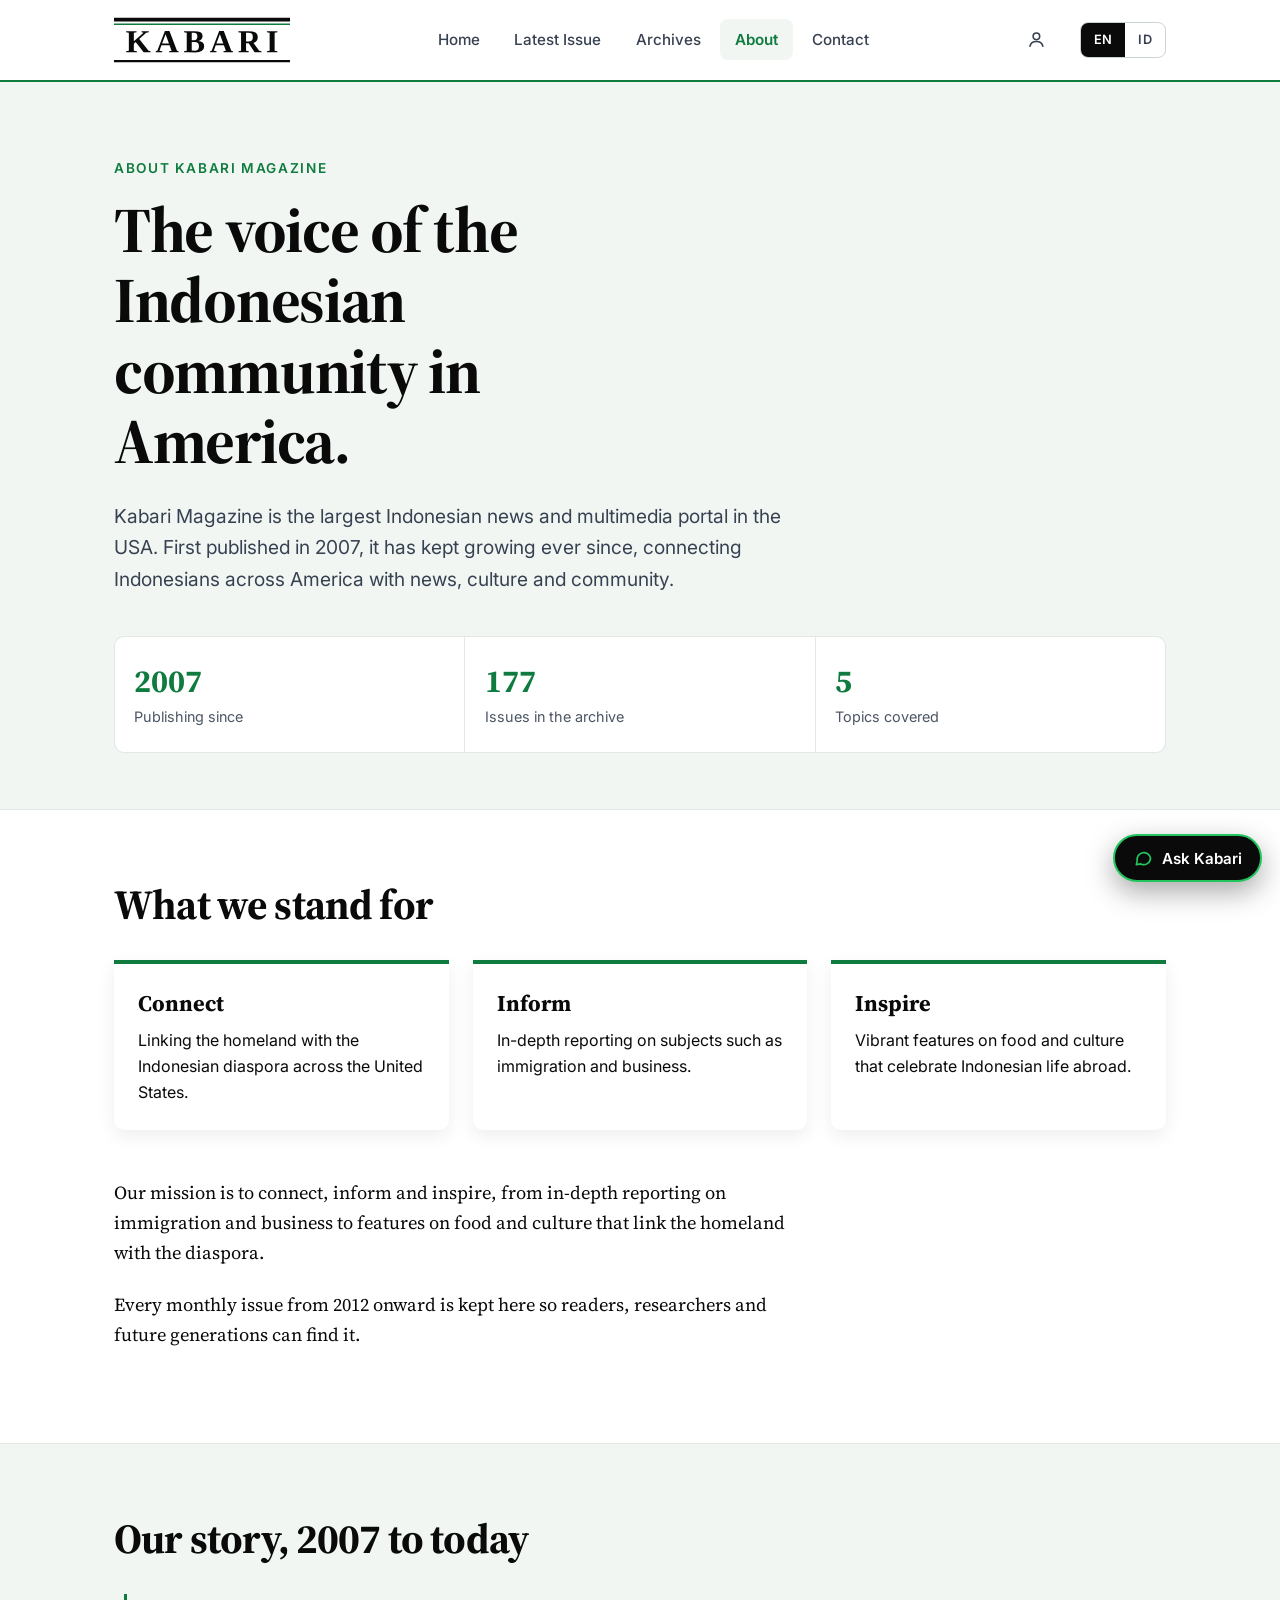
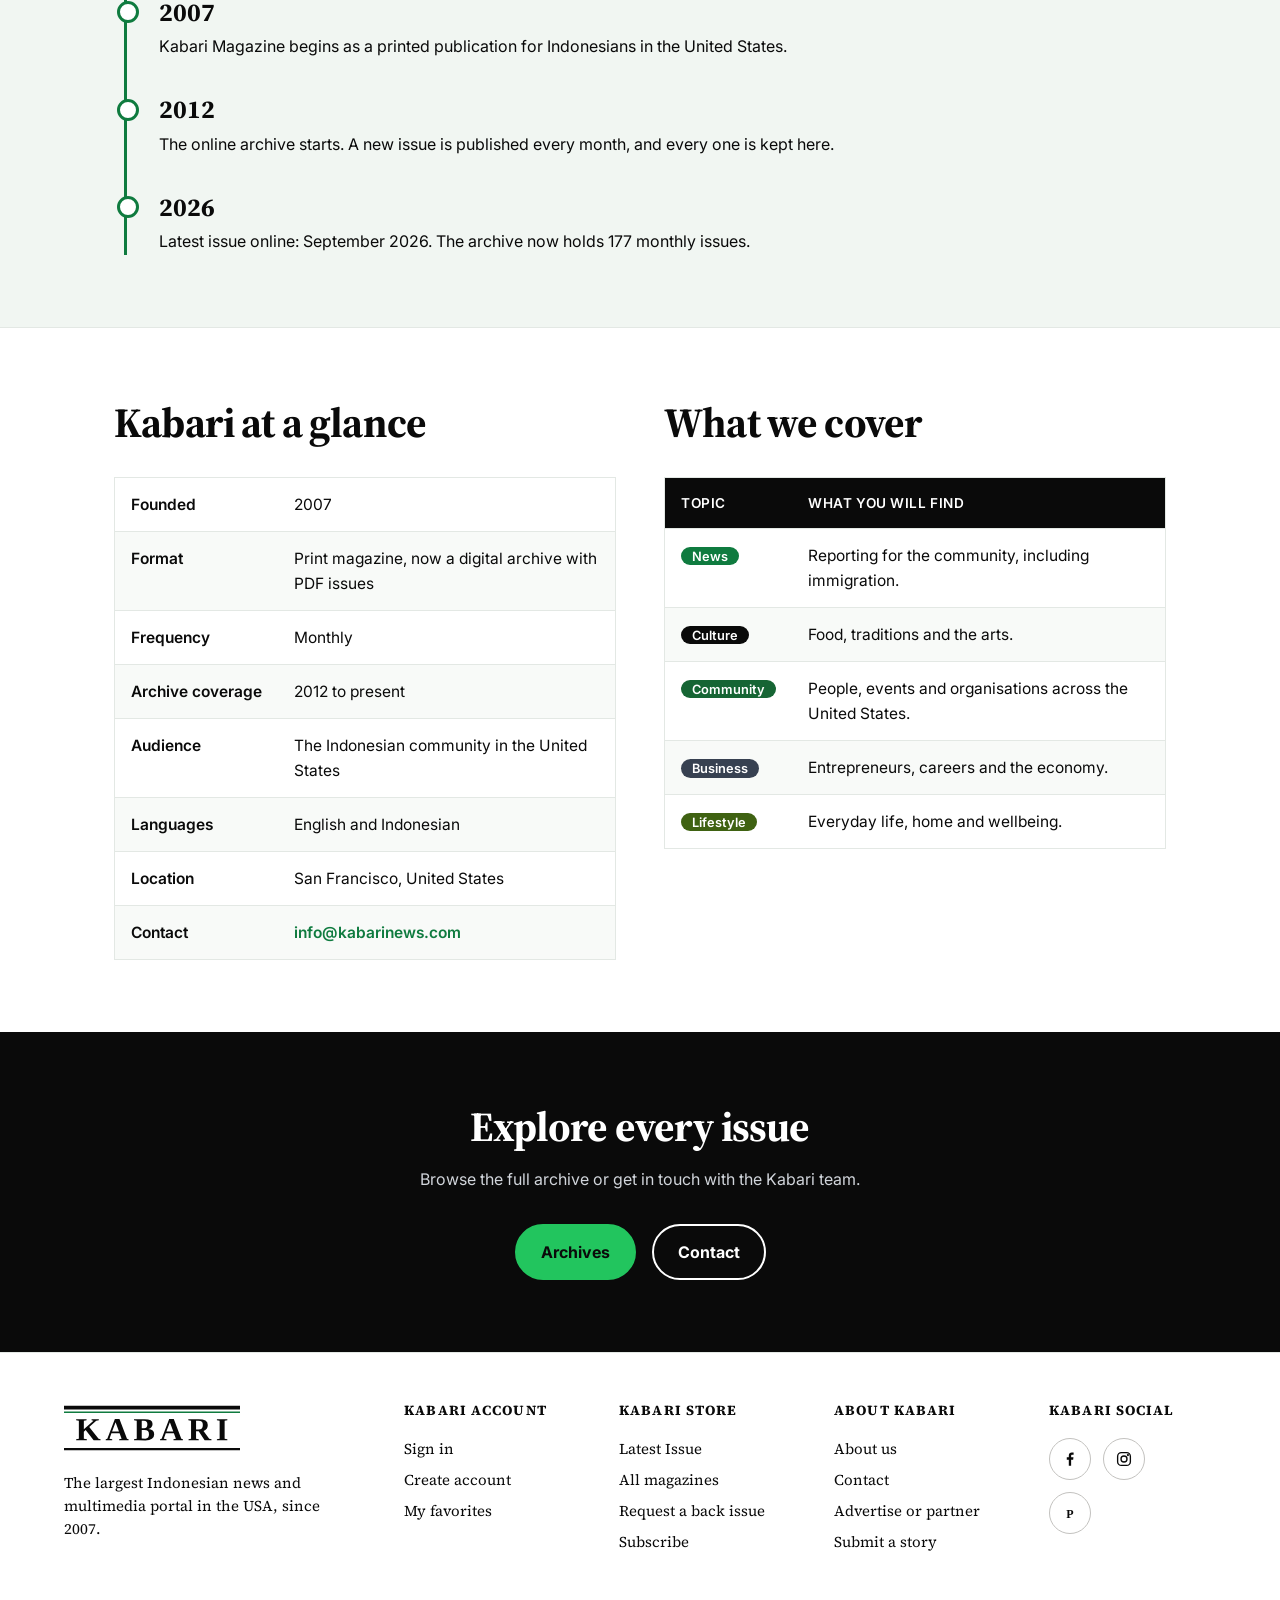
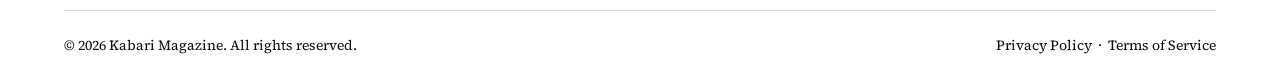
==== commit 8a3ffc5b: "Archive updated with home page" ====
--- a/about.html
+++ b/about.html
@@ -12,8 +12,8 @@
 <link rel="stylesheet" href="style.css"></head>
 <body data-page="about"><noscript><p style="padding:2rem 5%;text-align:center;font-family:sans-serif">Please turn on JavaScript to view Kabari Magazine. You can also email info@kabarinews.com or read our issues on <a href="https://issuu.com/kabari8">Issuu</a>.</p></noscript><div id="hdr"></div>
 <main id="main"><section class="abh"><div class="wrap"><span class="eye" data-i="ab_eye"></span><h1 data-i="ab_h">The voice of the Indonesian community in America.</h1><p class="lead" data-i="ab1"></p><div class="stats" id="stats"></div></div></section>
-<section class="wrap"><h2 class="sec-t" data-i="p_t"></h2><div class="pillars"><div><h3 data-i="p1"></h3><p data-i="p1d"></p></div><div><h3 data-i="p2"></h3><p data-i="p2d"></p></div><div><h3 data-i="p3"></h3><p data-i="p3d"></p></div></div><div class="prose"><p data-i="ab2"></p><p data-i="ab4"></p><p data-i="ab3"></p></div></section>
-<section class="wrap" style="padding-block:0 3rem"><div id="app"></div></section><section class="band"><div class="wrap"><h2 class="sec-t" data-i="tl_t"></h2><ol class="tl" id="tl"></ol></div></section>
+<section class="wrap"><h2 class="sec-t" data-i="p_t"></h2><div class="pillars"><div><h3 data-i="p1"></h3><p data-i="p1d"></p></div><div><h3 data-i="p2"></h3><p data-i="p2d"></p></div><div><h3 data-i="p3"></h3><p data-i="p3d"></p></div></div><div class="prose"><p data-i="ab2"></p><p data-i="ab3"></p></div></section>
+<section class="band"><div class="wrap"><h2 class="sec-t" data-i="tl_t"></h2><ol class="tl" id="tl"></ol></div></section>
 <section class="wrap two"><div><h2 class="sec-t" data-i="fa_t"></h2><div class="tw"><table class="tbl"><tbody id="facts"></tbody></table></div></div><div><h2 class="sec-t" data-i="tp_t"></h2><div class="tw"><table class="tbl"><thead><tr><th data-i="tp_h1"></th><th data-i="tp_h2"></th></tr></thead><tbody id="tpt"></tbody></table></div></div></section>
 <section class="cta"><div class="wrap"><h2 data-i="cta_t"></h2><p data-i="cta_d"></p><div class="row" style="justify-content:center"><a class="btn solid" href="archive.html" data-i="nav_archive"></a><a class="btn line" href="contact.html" data-i="nav_contact"></a></div></div></section></main>
 <div id="ftr"></div><script src="data.js"></script><script src="site.js"></script><script src="chat.js"></script></body></html>
--- a/style.css
+++ b/style.css
@@ -57,10 +57,6 @@
 .empty{grid-column:1/-1;padding:3rem 0}#count{margin-bottom:1.5rem;font-weight:600}
 .prose{max-width:44rem}.prose p{font-size:1.15rem;margin-bottom:1.3rem;font-family:var(--f1)}
 .fm{display:grid;gap:1.1rem;max-width:36rem}.fm textarea{min-height:10rem}#st{font-weight:600;min-height:1.5rem}
-footer{background:var(--ink);color:#E5E7EB;padding:4rem 5% 1.5rem}
-.fg{display:grid;grid-template-columns:1.4fr 1fr 1fr;gap:3rem;max-width:1180px;margin:0 auto 2.5rem}.fg .logo{color:#fff;margin-bottom:.8rem}
-footer h4{font:700 1.1rem var(--f1);color:var(--lime);margin:.2rem 0 .8rem}footer li{margin-bottom:.5rem}footer a:hover{color:var(--lime)}
-.copy{text-align:center;border-top:1px solid #2b2b2b;padding-top:1.5rem;font-size:.9rem}
 dialog{margin:auto;border:3px solid var(--ink);border-radius:12px;background:var(--paper);color:var(--ink);width:min(820px,92vw);padding:2rem}dialog::backdrop{background:rgba(10,10,10,.75)}
 .mg{display:grid;grid-template-columns:minmax(0,.8fr) 1.2fr;gap:2rem;align-items:center}.mc{aspect-ratio:var(--r);border-radius:6px;overflow:hidden}.mc img{height:100%;object-fit:cover}
 dialog h2{font-size:2rem;margin:.6rem 0}.md{margin-bottom:1.5rem}.acts{display:flex;gap:.8rem;flex-wrap:wrap}
@@ -96,8 +92,6 @@
 .cta{background:var(--ink);color:#fff;text-align:center}.cta h2{font-size:clamp(1.8rem,4vw,2.6rem)}.cta p{margin:1rem 0 2rem;color:#D1D5DB}.cta .btn.solid{background:var(--lime);border-color:var(--lime);color:#0A0A0A}.cta .btn.line:hover{background:#fff;color:var(--ink)}
 @media(max-width:800px){.two{grid-template-columns:1fr}}
 
-.appc{display:flex;justify-content:space-between;align-items:center;gap:2rem;flex-wrap:wrap;background:var(--ink);color:#fff;border-radius:14px;padding:2.5rem;border-left:8px solid var(--lime)}
-.appc h2{font-size:clamp(1.5rem,3vw,2.1rem);margin-bottom:.5rem}.appc p{max-width:36rem;color:#D1D5DB}.appc .btn.solid{background:var(--lime);border-color:var(--lime);color:#0A0A0A}.appc .btn.line:hover{background:#fff;color:var(--ink)}
 
 .duo{display:grid;grid-template-columns:1.2fr 1fr;gap:1.5rem}
 .boxc{border:1px solid var(--line);border-top:4px solid var(--green);border-radius:0 0 12px 12px;background:#fff;padding:2rem;box-shadow:0 6px 18px rgba(10,10,10,.06)}
@@ -123,8 +117,6 @@
 .yr output{min-width:3.2rem;text-align:right;font:700 1.2rem var(--f1);font-variant-numeric:tabular-nums}
 @media(max-width:800px){
  .yrs{display:none}.yslide{display:flex}
- #cats{display:grid;grid-template-columns:repeat(3,1fr);gap:.5rem}
- #cats button{padding:.5rem .2rem;font-size:.85rem;text-align:center}
  #fan{height:19rem}.fc{width:46%}
  .f0,#fan:hover .f0{transform:translate(-96%,-50%) rotate(-9deg)}
  .f1{transform:translate(-50%,-52%) rotate(-1deg)}
@@ -139,12 +131,10 @@
 }
 
 .legal{max-width:50rem}.legal h2{font:700 1.3rem var(--f1);margin:2rem 0 .5rem}.legal p{color:#374151}.upd{color:#6B7280;margin:-1rem 0 1rem;font-size:.95rem}
-.copy a{text-decoration:underline;text-underline-offset:3px}
 
 /* light header with logo */
 header{background:rgba(255,255,255,.97);border-bottom:2px solid var(--green)}
 .logo img{height:46px;width:auto;display:block}
-.flogo{display:block;width:min(340px,100%);height:auto;margin-bottom:1rem}
 @media(max-width:800px){.logo img{height:38px}}
 
 /* keep hero text above covers; align header with page content on wide screens */
@@ -162,4 +152,199 @@
 
 /* all years visible on desktop; footer list spacing */
 @media(min-width:801px){.yrs{flex-wrap:wrap;overflow:visible}}
-footer ul+h4{margin-top:1.6rem}
+
+/* hero + popup cover fix */
+.fc img{width:100%;height:100%;object-fit:cover}
+.mc img{width:100%}
+
+/* ===== Contact page (measured from the reference design) ===== */
+:root{--f3:'Newsreader',Georgia,'Times New Roman',serif;--bd:#c3c2bf}
+.sr{position:absolute;width:1px;height:1px;overflow:hidden;clip:rect(0 0 0 0);white-space:nowrap}
+.ch{background:var(--ink);color:#fdfcf8;text-align:center;padding:clamp(3rem,7vw,5.9rem) 5%}
+.ch h1{font:700 clamp(2.5rem,6vw,4rem)/1.05 var(--f3);letter-spacing:0}
+.cw{width:min(900px,90%);margin:0 auto;padding:clamp(3rem,6.4vw,5.75rem) 0 5rem;font-family:var(--f1)}
+.ct-h2{font:500 clamp(1.75rem,4vw,2.5rem)/1.1 var(--f3);text-align:center;margin:0}
+.csub{font:400 1.0625rem/1.65 var(--f1);text-align:center;margin:16px 0 52px}
+.ff{display:grid;gap:24px}.r2{display:grid;grid-template-columns:minmax(0,1fr) minmax(0,1fr);gap:32px}.r2>div,.ff>div{min-width:0}
+.ff label{display:block;font:700 14px/21px var(--f1);text-transform:uppercase;letter-spacing:1.12px;margin:0 0 12px}.ff label i{font-style:normal}
+.ff input,.ff select,.ff textarea{display:block;width:100%;padding:4px 16px;border:1px solid var(--bd);border-radius:0;font:400 16px var(--f1);background:#fff;color:var(--ink)}
+.ff input,.ff select{height:48px}.ff textarea{height:160px;resize:vertical}
+.ff select{appearance:none;-webkit-appearance:none;padding-right:44px;background:#fff url("data:image/svg+xml,%3Csvg xmlns='http://www.w3.org/2000/svg' width='12' height='8' viewBox='0 0 12 8'%3E%3Cpath d='M1 1.5l5 5 5-5' fill='none' stroke='%230d0d0d' stroke-width='1.6'/%3E%3C/svg%3E") no-repeat right 16px center}
+.ff input:focus,.ff select:focus,.ff textarea:focus{outline:2px solid var(--ink);outline-offset:1px;border-color:var(--ink)}
+.ff [aria-invalid=true]{border-color:#B91C1C}
+.err{color:#B91C1C;font-size:13px;line-height:1.3;margin:6px 0 0}.err:empty{display:none}.hint{font-size:14px;font-weight:600;margin:8px 0 0}
+.sbtn{height:48px;padding:0 24px;background:var(--green);color:#fff;border:0;border-radius:0;font:700 14px var(--f1);letter-spacing:1.12px;text-transform:uppercase;cursor:pointer;transition:background .2s}.sbtn:hover{background:var(--green-d)}.sbtn:disabled{opacity:.6;cursor:wait}
+.ff .sbw{margin-top:8px}
+.fs{font-size:15px;font-weight:600;margin:0}.fs:empty{display:none}.fs.ok{border:1px solid var(--ink);padding:12px 16px}.fs.bad{color:#B91C1C}
+.cx{display:grid;grid-template-columns:repeat(3,minmax(0,1fr));gap:48px 60px;margin-top:48px}
+.cx h3{font:600 22px/1.25 var(--f3)}.cx h3::after{content:"";display:block;width:28px;height:2px;background:var(--ink);margin:16px 0 12px}
+.cx p{font:400 17px/28.05px var(--f1);margin:0 0 28px}.cx p strong{display:block;margin-bottom:4px;font-weight:700}.cx p>a,.cx p>span{display:block}.cx a:not(.si){text-decoration:underline;text-underline-offset:3px}.cx .kd{margin-bottom:40px}
+.cx>div{display:flex;flex-direction:column}.cx .sis,.cx .xl{margin-top:auto}.cx .xl{display:flex;align-items:center;min-height:42px}.cx .xl a{font-weight:700;font-size:17px;line-height:28px}
+@media(max-width:768px){.r2{grid-template-columns:minmax(0,1fr);gap:24px}.cx{grid-template-columns:minmax(0,1fr)}}
+
+/* social buttons (contact + footer) */
+.sis{display:flex;flex-wrap:wrap;gap:12px}
+.si{display:grid;place-items:center;width:42px;height:42px;border:1px solid var(--bd);border-radius:50%;background:transparent;color:var(--ink);transition:background .15s,color .15s,border-color .15s}.si svg{width:18px;height:18px}.si:hover{background:var(--ink);border-color:var(--ink);color:#fff}
+
+/* ===== Footer (white) ===== */
+footer.kf{background:#fff;color:var(--ink);padding:0 5%;font-family:var(--f1);border-top:1px solid var(--line)}
+.kf-in{max-width:1320px;margin:0 auto}
+.kf-g{display:grid;grid-template-columns:1.75fr 1fr 1fr 1fr 1fr;gap:48px;padding:48px 0}
+.flogo{display:block;height:54px;width:auto;max-width:100%;margin-bottom:16px}
+.kf-b>p{font:400 15px/23px var(--f1);max-width:21rem;margin:0}
+.plink{display:inline-block;margin-top:20px;font:700 14px/1.4 var(--f1);letter-spacing:1.12px;text-transform:uppercase;border-bottom:2px solid var(--ink)}
+.kf h4{font:700 14px/1.4 var(--f1);letter-spacing:1.12px;text-transform:uppercase;margin:0 0 18px;color:var(--ink)}
+.kf li{margin-bottom:10px;font:400 15px/21px var(--f1)}.kf li a:hover,.kf-bot a:hover{text-decoration:underline;text-underline-offset:3px}
+.kf .sis{max-width:96px}
+.kf-bot{display:flex;justify-content:space-between;gap:8px 16px;flex-wrap:wrap;border-top:1px solid #d9d8d5;padding:24px 0;font:400 14px/1.5 var(--f1)}
+@media(max-width:1000px){.kf-g{grid-template-columns:repeat(3,minmax(0,1fr))}.kf-b{grid-column:1/-1}}
+@media(max-width:560px){.kf-g{grid-template-columns:repeat(2,minmax(0,1fr));gap:2rem 1.5rem}}
+
+/* ===== Subscribe section (Contact page, Constant Contact form) ===== */
+.sb{border-top:1px solid #d9d8d5;padding:80px 5%;scroll-margin-top:90px;font-family:var(--f1)}
+.sb-in{max-width:1180px;margin:0 auto}
+.sb-h{text-align:center;max-width:44rem;margin:0 auto 48px}
+.sb-h h2{font:500 clamp(1.75rem,4vw,2.5rem)/1.1 var(--f3)}.sb-h p{font:400 17px/28.05px var(--f1);margin-top:16px}
+.sb-g{display:grid;grid-template-columns:minmax(0,1fr) minmax(300px,460px) minmax(0,1fr);gap:56px;align-items:center}
+.sb-s b{display:block;font:700 clamp(2.5rem,5vw,4rem)/1.05 var(--f3)}
+.sb-s p{font:400 17px/28.05px var(--f1);max-width:18rem;margin-top:12px}
+.sb-s.l{text-align:right}.sb-s.l p{margin-left:auto}
+.sb-f{border:1px solid var(--bd);background:#fff;padding:24px;min-height:200px}
+.duo{grid-template-columns:minmax(0,1fr)}
+@media(max-width:900px){.sb{padding:56px 5%}.sb-g{grid-template-columns:minmax(0,1fr);gap:32px}.sb-f{order:-1}.sb-s.l,.sb-s.r{text-align:center}.sb-s p{margin-inline:auto}}
+
+/* ===== Cards with favorite heart ===== */
+.cardw{position:relative;min-width:0}.cardw .card{width:100%}
+.fav{position:absolute;top:.55rem;right:.55rem;z-index:2;width:2.2rem;height:2.2rem;display:grid;place-items:center;border-radius:50%;background:rgba(255,255,255,.96);color:var(--ink);box-shadow:0 2px 8px rgba(10,10,10,.28);transition:transform .15s,color .15s}
+.fav:hover{transform:scale(1.08)}
+.fav svg{width:1.1rem;height:1.1rem;fill:none;stroke:currentColor;stroke-width:2;stroke-linejoin:round;flex:none}
+.fav[aria-pressed=true]{color:var(--green)}
+.fav[aria-pressed=true] svg{fill:currentColor}
+
+/* ===== Header search + account buttons ===== */
+.hbtns{display:flex;gap:.1rem}
+.hb{position:relative;width:2.4rem;height:2.4rem;display:grid;place-items:center;border-radius:8px;color:#374151;cursor:pointer}.hb:hover{background:var(--soft);color:var(--ink)}
+.hb svg{width:1.3rem;height:1.3rem;fill:none;stroke:currentColor;stroke-width:1.8;stroke-linecap:round;stroke-linejoin:round}
+.hb-acc.on::after{content:"";position:absolute;top:.4rem;right:.4rem;width:.6rem;height:.6rem;background:var(--lime);border:2px solid #fff;border-radius:50%}
+@media(max-width:800px){.hbtns{order:2}}
+
+/* ===== Toast ===== */
+#toast{position:fixed;left:50%;bottom:1.2rem;transform:translate(-50%,20px);z-index:250;max-width:min(92vw,520px);background:var(--ink);color:#fff;padding:.8rem 1.2rem;border-radius:10px;font-size:.95rem;box-shadow:0 10px 30px rgba(10,10,10,.35);opacity:0;pointer-events:none;transition:opacity .25s,transform .25s}
+#toast.on{opacity:1;transform:translate(-50%,0);pointer-events:auto}#toast a{color:var(--lime);font-weight:700;text-decoration:underline;margin-left:.3rem}
+
+/* ===== Account page ===== */
+.aw{width:min(900px,90%);margin:0 auto;padding:56px 0 80px;font-family:var(--f1)}
+.cons{font-size:.85rem;color:#4B5563}.cons a{text-decoration:underline;text-underline-offset:3px}
+.ac-note{text-align:center;color:#374151;margin-bottom:2rem}
+.ac-card{max-width:440px;margin:0 auto 3.5rem;border:1px solid var(--bd);padding:28px;background:#fff}
+.ac-tabs{display:flex;border-bottom:1px solid var(--bd);margin-bottom:1.4rem}.ac-tabs button{flex:1;padding:.8rem;font:700 .8rem var(--f1);letter-spacing:1.1px;text-transform:uppercase;border-bottom:3px solid transparent;margin-bottom:-1px;color:#6B7280;cursor:pointer}.ac-tabs button[aria-selected=true]{color:var(--ink);border-color:var(--green)}
+.ac-wide{width:100%}.ac-links{text-align:center;margin:0}.lnk{background:none;border:0;text-decoration:underline;text-underline-offset:3px;font:inherit;font-size:.9rem;cursor:pointer;color:var(--ink)}
+.ac-or{text-align:center;color:#6B7280;font-size:.85rem;margin:0}
+.gbtn{width:100%;height:48px;border:1px solid var(--bd);background:#fff;font:700 14px var(--f1);letter-spacing:1.12px;text-transform:uppercase;cursor:pointer;color:var(--ink)}.gbtn:hover{background:var(--soft)}
+.ac-cons{text-align:center;margin-top:1rem}
+.ac-top{display:flex;justify-content:space-between;align-items:center;gap:1rem;flex-wrap:wrap;margin-bottom:2.5rem;padding-bottom:1.5rem;border-bottom:1px solid #d9d8d5}
+.ac-h{font:600 1.75rem var(--f3);margin:0 0 1.5rem}.ac-empty{margin-bottom:1.2rem;color:#374151}.ac-btn{display:inline-flex;align-items:center;text-decoration:none}
+
+/* ===== Account gate ===== */
+.ac-gate{max-width:520px;margin:0 auto 3.5rem;text-align:center}.ac-gate p{margin-bottom:1.4rem;color:#374151}.ac-gb{display:flex;gap:.8rem;justify-content:center;flex-wrap:wrap}.ac-gb .sbtn,.ac-gb .gbtn{display:inline-flex;align-items:center;justify-content:center;width:auto;padding:0 1.6rem;text-decoration:none}
+
+/* ===== Login page ===== */
+@property --a{syntax:'<angle>';initial-value:0deg;inherits:false}
+body.lgp{background:#070707;color:#fff;overflow-x:hidden}
+.lg-bar{position:fixed;inset:0 0 auto;z-index:30;display:flex;justify-content:space-between;align-items:center;padding:1rem 5%}
+.lg-logo img{height:40px;width:auto}.lg-bar-r{display:flex;align-items:center;gap:1.1rem}.lg-back{color:#d1d5db;font-weight:600;font-size:.9rem}.lg-back:hover{color:#fff}
+.lg-bar .lang{border-color:rgba(255,255,255,.3)}.lg-bar .lang button{color:#e5e7eb}.lg-bar .lang button[aria-pressed=true]{background:#fff;color:#0a0a0a}
+.lg{position:relative;min-height:100vh;min-height:100dvh;display:grid;grid-template-columns:1.1fr .9fr;overflow:hidden;isolation:isolate}
+.lg-bg{position:absolute;inset:0;z-index:-3;background:radial-gradient(120% 90% at 0% 0%,#0f3d24 0%,#070707 58%)}
+.lg-bg i{position:absolute;border-radius:50%;filter:blur(90px);opacity:.5;animation:lgfloat 18s ease-in-out infinite}
+.lg-bg .o1{width:42vw;height:42vw;left:-10vw;top:-12vw;background:#16a34a}.lg-bg .o2{width:30vw;height:30vw;right:4vw;bottom:-10vw;background:#22c55e;animation-delay:-6s}.lg-bg .o3{width:24vw;height:24vw;left:38vw;top:28vh;background:#0f7b3f;animation-delay:-12s}
+@keyframes lgfloat{0%,100%{transform:translate3d(0,0,0) scale(1)}50%{transform:translate3d(4vw,3vw,0) scale(1.15)}}
+.lg-art{position:absolute;inset:0 38% 0 0;z-index:-2;overflow:hidden;-webkit-mask-image:linear-gradient(90deg,#000 62%,transparent);mask-image:linear-gradient(90deg,#000 62%,transparent)}
+.lg-cols{position:absolute;inset:-28% -12%;display:flex;gap:18px;transform:translate(var(--mx,0),var(--my,0)) rotate(-12deg);transition:transform .45s ease-out}
+.lg-col{flex:1;display:flex;flex-direction:column;gap:18px;animation:lgup 70s linear infinite;will-change:transform}
+.lg-col.c1{animation-direction:reverse;animation-duration:88s;margin-top:-7rem}.lg-col.c2{animation-duration:62s;margin-top:-2rem}.lg-col.c3{animation-direction:reverse;animation-duration:80s;margin-top:-10rem}
+@keyframes lgup{to{transform:translateY(-50%)}}
+.lg-c{flex:none;aspect-ratio:3/4;border-radius:12px;overflow:hidden;box-shadow:0 22px 44px rgba(0,0,0,.55)}.lg-c img{width:100%;height:100%;object-fit:cover}
+.lg-left{position:relative;display:flex;align-items:flex-end;padding:6rem 5% 4rem}
+.lg-left::before{content:"";position:absolute;inset:0;background:linear-gradient(0deg,rgba(7,7,7,.94) 0%,rgba(7,7,7,.6) 38%,transparent 72%)}
+.lg-copy{position:relative;z-index:2;max-width:31rem}.lg .eye{color:var(--lime)}
+.lg h1{font:700 clamp(2.2rem,4.6vw,3.7rem)/1.04 var(--f3);margin:.4rem 0 1rem;letter-spacing:-.01em}
+.lg h1 span{display:inline-block;opacity:0;transform:translateY(.6em);animation:lgword .8s cubic-bezier(.2,.8,.2,1) forwards;animation-delay:calc(.25s + var(--i)*.08s)}
+@keyframes lgword{to{opacity:1;transform:none}}
+.lg-copy p{color:#d1d5db;font-size:1.05rem;max-width:26rem;animation:lgfade 1s .9s both}@keyframes lgfade{from{opacity:0;transform:translateY(10px)}to{opacity:1;transform:none}}
+.lg-chip{position:absolute;z-index:3;padding:.5rem 1rem;border-radius:99px;background:rgba(255,255,255,.12);-webkit-backdrop-filter:blur(10px);backdrop-filter:blur(10px);border:1px solid rgba(255,255,255,.22);font-size:.85rem;font-weight:600;animation:lgfloat 9s ease-in-out infinite}.lg-chip.a{top:24%;left:7%}.lg-chip.b{top:44%;left:30%;animation-delay:-4s}
+.lg-right{display:grid;place-items:center;padding:6rem 5% 3rem;perspective:1200px}
+.lg-card{position:relative;width:min(440px,100%);padding:2rem;border-radius:26px;background:rgba(16,16,16,.62);-webkit-backdrop-filter:blur(24px) saturate(150%);backdrop-filter:blur(24px) saturate(150%);border:1px solid rgba(255,255,255,.14);box-shadow:0 30px 80px rgba(0,0,0,.55);transform:rotateX(var(--rx,0deg)) rotateY(var(--ry,0deg));transition:transform .25s ease-out;animation:lgcard .9s cubic-bezier(.2,.8,.2,1) both;overflow:hidden}
+@keyframes lgcard{from{opacity:0;transform:translateY(40px) scale(.96)}}
+.lg-card::before{content:"";position:absolute;inset:0;border-radius:inherit;padding:1.5px;background:conic-gradient(from var(--a),transparent 0 68%,var(--lime) 86%,transparent 100%);-webkit-mask:linear-gradient(#000 0 0) content-box,linear-gradient(#000 0 0);-webkit-mask-composite:xor;mask-composite:exclude;animation:lgspin 6s linear infinite;pointer-events:none}
+@keyframes lgspin{to{--a:360deg}}
+.lg-tabs{position:relative;display:grid;grid-template-columns:1fr 1fr;padding:4px;border-radius:99px;background:rgba(255,255,255,.08);margin-bottom:1.6rem}
+.lg-tabs button{position:relative;z-index:1;padding:.7rem;font:700 .85rem var(--f2);letter-spacing:.04em;color:#d1d5db;transition:color .3s;cursor:pointer}.lg-tabs button[aria-selected=true]{color:#06210f}
+.lg-ind{position:absolute;top:4px;bottom:4px;left:4px;width:calc(50% - 4px);border-radius:99px;background:linear-gradient(135deg,#4ade80,#22c55e);box-shadow:0 6px 20px rgba(34,197,94,.45);transition:transform .5s cubic-bezier(.3,1.2,.4,1)}.lg.is-reg .lg-ind{transform:translateX(100%)}
+.lg-t{font:700 1.7rem/1.1 var(--f3)}.lg-s{color:#aeb4bb;margin:.4rem 0 1.4rem;font-size:.95rem}.lg-off{background:rgba(250,204,21,.12);border:1px solid rgba(250,204,21,.4);padding:.7rem .9rem;border-radius:10px;font-size:.9rem;margin-bottom:1rem}.lg-off[hidden]{display:none}
+#lgf{display:grid;gap:.9rem}#lgf.shake{animation:lgshake .45s}@keyframes lgshake{20%,60%{transform:translateX(-7px)}40%,80%{transform:translateX(7px)}}
+.lg-f{position:relative}.lg-f input{width:100%;height:56px;padding:1.4rem 3rem .4rem 1rem;border-radius:14px;border:1px solid rgba(255,255,255,.18);background:rgba(255,255,255,.06);color:#fff;font:400 1rem var(--f2);transition:border-color .25s,box-shadow .25s,background .25s}
+.lg-f input:focus{outline:none;border-color:var(--lime);background:rgba(255,255,255,.1);box-shadow:0 0 0 4px rgba(34,197,94,.22)}
+.lg-f label{position:absolute;left:1rem;top:1rem;color:#9ca3af;pointer-events:none;transform-origin:left top;transition:transform .2s,color .2s}
+.lg-f input:focus+label,.lg-f input:not(:placeholder-shown)+label{transform:translateY(-.62rem) scale(.76);color:var(--lime)}
+.lg-f input:-webkit-autofill{-webkit-text-fill-color:#fff;transition:background-color 9999s}
+.lg-eye{position:absolute;right:.5rem;top:50%;transform:translateY(-50%);width:2.4rem;height:2.4rem;display:grid;place-items:center;border-radius:10px;color:#9ca3af;cursor:pointer}.lg-eye:hover{color:#fff;background:rgba(255,255,255,.08)}.lg-eye[aria-pressed=true]{color:var(--lime)}
+.lg-eye svg{width:1.2rem;height:1.2rem;fill:none;stroke:currentColor;stroke-width:1.8;stroke-linecap:round;stroke-linejoin:round}
+.lg-reg{display:grid;grid-template-rows:0fr;opacity:0;transition:grid-template-rows .5s cubic-bezier(.3,1,.4,1),opacity .4s}.lg-reg-in{overflow:hidden;display:grid;gap:.7rem}.lg.is-reg .lg-reg{grid-template-rows:1fr;opacity:1}
+.lg-str{display:flex;align-items:center;gap:6px;padding:0 .2rem .2rem}.lg-str i{flex:1;height:5px;border-radius:9px;background:rgba(255,255,255,.12);transition:background .3s}.lg-str span{min-width:3.5rem;font-size:.78rem;color:#aeb4bb;text-align:right}
+.lg-str[data-s="1"] i:nth-child(1){background:#f87171}.lg-str[data-s="2"] i:nth-child(-n+2){background:#fbbf24}.lg-str[data-s="3"] i{background:var(--lime)}
+.lg-err{color:#fca5a5;font-size:.9rem;min-height:0}.lg-err:empty{display:none}.lg-msg{color:#86efac;font-size:.9rem}.lg-msg:empty{display:none}
+.lg-go{position:relative;height:54px;border-radius:14px;overflow:hidden;background:linear-gradient(135deg,#4ade80,#16a34a);color:#04150a;font:800 .95rem var(--f2);letter-spacing:.03em;cursor:pointer;box-shadow:0 12px 30px rgba(34,197,94,.35);transition:transform .2s,box-shadow .2s}
+.lg-go::after{content:"";position:absolute;top:0;bottom:0;width:40%;left:-60%;background:linear-gradient(100deg,transparent,rgba(255,255,255,.55),transparent);transform:skewX(-18deg);animation:lgshine 3.6s ease-in-out infinite}
+@keyframes lgshine{0%,55%{left:-60%}100%{left:130%}}
+.lg-go:hover{transform:translateY(-2px);box-shadow:0 16px 36px rgba(34,197,94,.5)}.lg-go:disabled{cursor:wait}
+.lg-sp{position:absolute;right:1.2rem;top:50%;width:1.2rem;height:1.2rem;margin-top:-.6rem;border:3px solid rgba(4,21,10,.25);border-top-color:#04150a;border-radius:50%;opacity:0;animation:lgrot .7s linear infinite}.lg-go.is-load .lg-sp{opacity:1}@keyframes lgrot{to{transform:rotate(360deg)}}
+.lg-forgot{justify-self:center;color:#aeb4bb;font-size:.88rem;text-decoration:underline;text-underline-offset:3px;cursor:pointer}.lg-forgot:hover{color:#fff}.lg-forgot[hidden]{display:none}
+.lg-or{display:flex;align-items:center;gap:.8rem;color:#6b7280;font-size:.82rem}.lg-or::before,.lg-or::after{content:"";flex:1;height:1px;background:rgba(255,255,255,.14)}
+.lg-g{height:52px;display:flex;align-items:center;justify-content:center;gap:.7rem;border-radius:14px;border:1px solid rgba(255,255,255,.2);background:rgba(255,255,255,.05);color:#fff;font:700 .92rem var(--f2);cursor:pointer;transition:background .2s,border-color .2s}.lg-g:hover{background:rgba(255,255,255,.12);border-color:rgba(255,255,255,.4)}
+.lg-g b{display:grid;place-items:center;width:1.6rem;height:1.6rem;border-radius:50%;background:#fff;color:#4285f4;font:800 .95rem var(--f2)}
+.lg-legal{margin-top:1.3rem;text-align:center;color:#8b929a;font-size:.8rem}.lg-legal a{color:#d1d5db;text-decoration:underline;text-underline-offset:3px}
+.lg-ok{position:absolute;inset:0;z-index:5;display:grid;place-content:center;justify-items:center;gap:.5rem;text-align:center;background:rgba(10,10,10,.96);opacity:0;pointer-events:none;transition:opacity .4s}.lg-ok.on{opacity:1;pointer-events:auto}
+.lg-ok svg{width:84px;height:84px;fill:none;stroke:var(--lime);stroke-width:3;stroke-linecap:round;stroke-linejoin:round}.lg-ok circle{stroke-dasharray:145;stroke-dashoffset:145}.lg-ok path{stroke-dasharray:44;stroke-dashoffset:44}
+.lg-ok.on circle{animation:lgdraw .7s .1s forwards}.lg-ok.on path{animation:lgdraw .5s .6s forwards}@keyframes lgdraw{to{stroke-dashoffset:0}}
+.lg-ok b{font:700 1.5rem var(--f3)}.lg-ok span{color:#aeb4bb}
+@media(max-width:900px){.lg{grid-template-columns:minmax(0,1fr)}.lg-left{display:none}.lg-art{inset:0;opacity:.3;-webkit-mask-image:none;mask-image:none}.lg-right{padding:5.5rem 5% 2rem}.lg-card{padding:1.5rem}.lg-logo img{height:34px}}
+@media(prefers-reduced-motion:reduce){.lg *,.lg-card,.lg-card::before{animation:none!important;transition:none!important}.lg h1 span,.lg-copy p{opacity:1;transform:none}}
+
+/* ===== Archive: simple filters (matches Contact page + reference) ===== */
+.arc-ch{padding-block:clamp(2.5rem,5vw,4rem)}
+.arc-ch .arc-sub{max-width:38rem;margin:1rem auto 0;color:#d1d5db;font:400 1.0625rem/1.65 var(--f1)}
+.arc{padding-top:2.5rem;font-family:var(--f1)}
+.arc #count{margin:0 0 1.5rem;font:400 .95rem var(--f1);color:#6B6A66}
+.arc-layout{display:grid;grid-template-columns:260px minmax(0,1fr);gap:3.5rem;align-items:start}
+.arc-side{position:sticky;top:6.5rem;align-self:start}
+.arc-side .fg{padding:0 0 1.75rem;margin:0 0 1.75rem;border-bottom:1px solid var(--bd)}
+.arc-side .fg:last-child{border-bottom:0;margin-bottom:0;padding-bottom:0}
+.arc-side h2{font:700 14px/21px var(--f1);letter-spacing:1.12px;text-transform:uppercase;margin:0 0 1rem;color:var(--ink)}
+.sbox{position:relative}
+.sbox svg{position:absolute;left:0;top:50%;width:1.2rem;height:1.2rem;margin-top:-.6rem;fill:none;stroke:#55524e;stroke-width:1.6;stroke-linecap:round;stroke-linejoin:round;pointer-events:none}
+.arc-side #q{width:100%;max-width:none;height:42px;padding:0 0 0 2rem;border:0;border-bottom:1px solid var(--bd);border-radius:0;background:transparent;font:400 17px var(--f1);color:var(--ink)}
+.arc-side #q::placeholder{color:#6B6A66;font:inherit;opacity:1}
+.arc-side #q:focus{outline:0;border-bottom-color:var(--ink)}
+.opts{display:grid;gap:.15rem}
+.opts button{display:flex;align-items:center;gap:.8rem;width:100%;padding:.4rem 0;text-align:left;font:400 17px/1.4 var(--f1);color:#55524e;transition:color .15s}
+.opts button::before{content:"";flex:none;width:15px;height:15px;border:1px solid #b9b6b0;border-radius:50%;background:#fff;transition:border-color .15s,background .15s,box-shadow .15s}
+.opts button:hover{color:var(--ink)}.opts button:hover::before{border-color:var(--ink)}
+.opts button[aria-pressed=true]{color:var(--ink);font-weight:600}
+.opts button[aria-pressed=true]::before{border-color:var(--ink);background:var(--ink);box-shadow:inset 0 0 0 3px #fff}
+.opts button:focus-visible{outline-offset:2px}
+.more-y{margin-top:1rem;font:700 13px/1.4 var(--f1);letter-spacing:1.12px;text-transform:uppercase;border-bottom:2px solid var(--ink);padding-bottom:1px}
+.more-y:hover{color:var(--green);border-color:var(--green)}.more-y[hidden]{display:none}
+/* covers: calm hover, no tilt, no coloured tags */
+.arc-res .grid{grid-template-columns:repeat(auto-fill,minmax(190px,1fr));gap:2.2rem 1.6rem}
+.arc-res .cv{border-radius:0;box-shadow:0 2px 10px rgba(10,10,10,.12);transition:box-shadow .2s}
+.arc-res .card:hover .cv{transform:none;box-shadow:0 8px 22px rgba(10,10,10,.22)}
+.arc-res .tag{background:none;color:#6B6A66;padding:0;border-radius:0;font:700 12px/1.4 var(--f1);letter-spacing:1.12px;text-transform:uppercase}
+.arc-res .card strong{font:600 1.1rem var(--f3)}
+.arc-res .card:hover strong{text-decoration:underline;text-underline-offset:3px}
+.arc-res .fav{border-radius:0;box-shadow:0 1px 6px rgba(10,10,10,.25)}
+@media(max-width:900px){
+ .arc-layout{grid-template-columns:minmax(0,1fr);gap:2rem}
+ .arc-side{position:static}
+ .arc-res .grid{grid-template-columns:repeat(2,1fr)}
+}
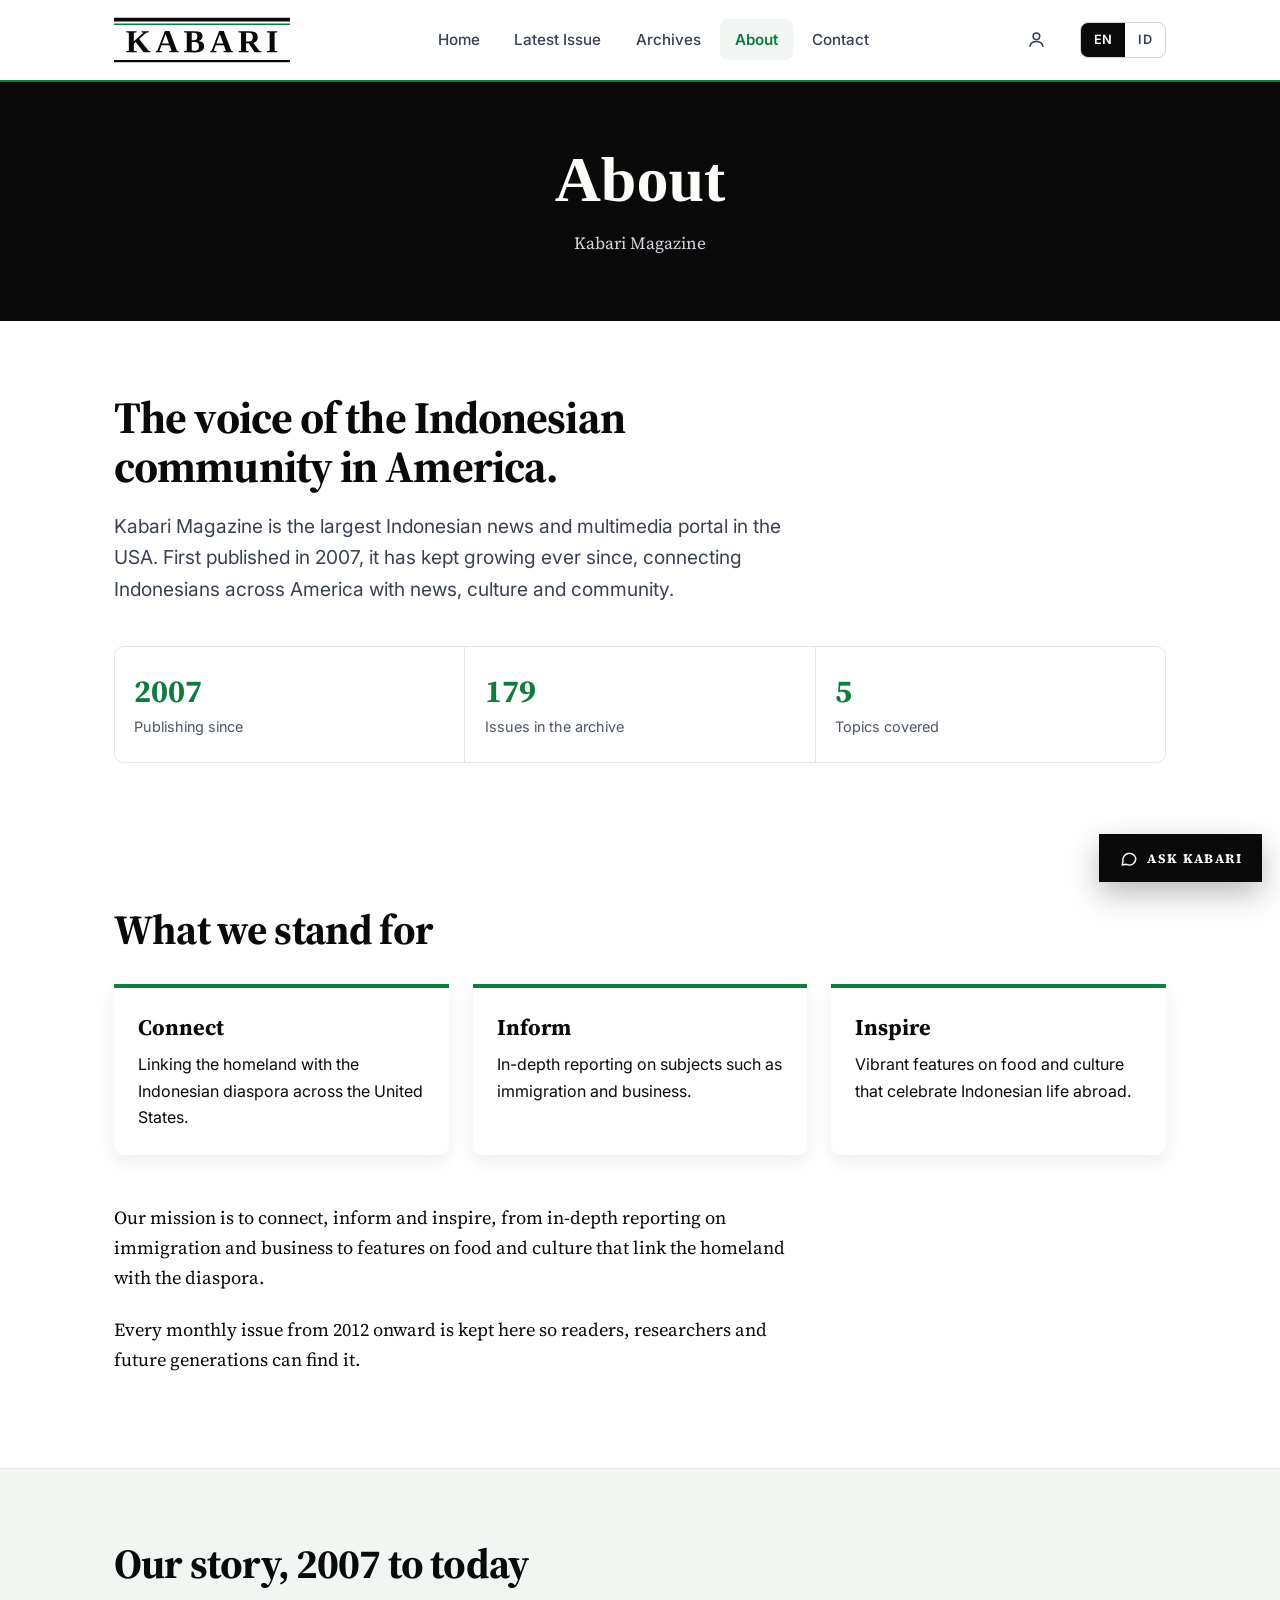
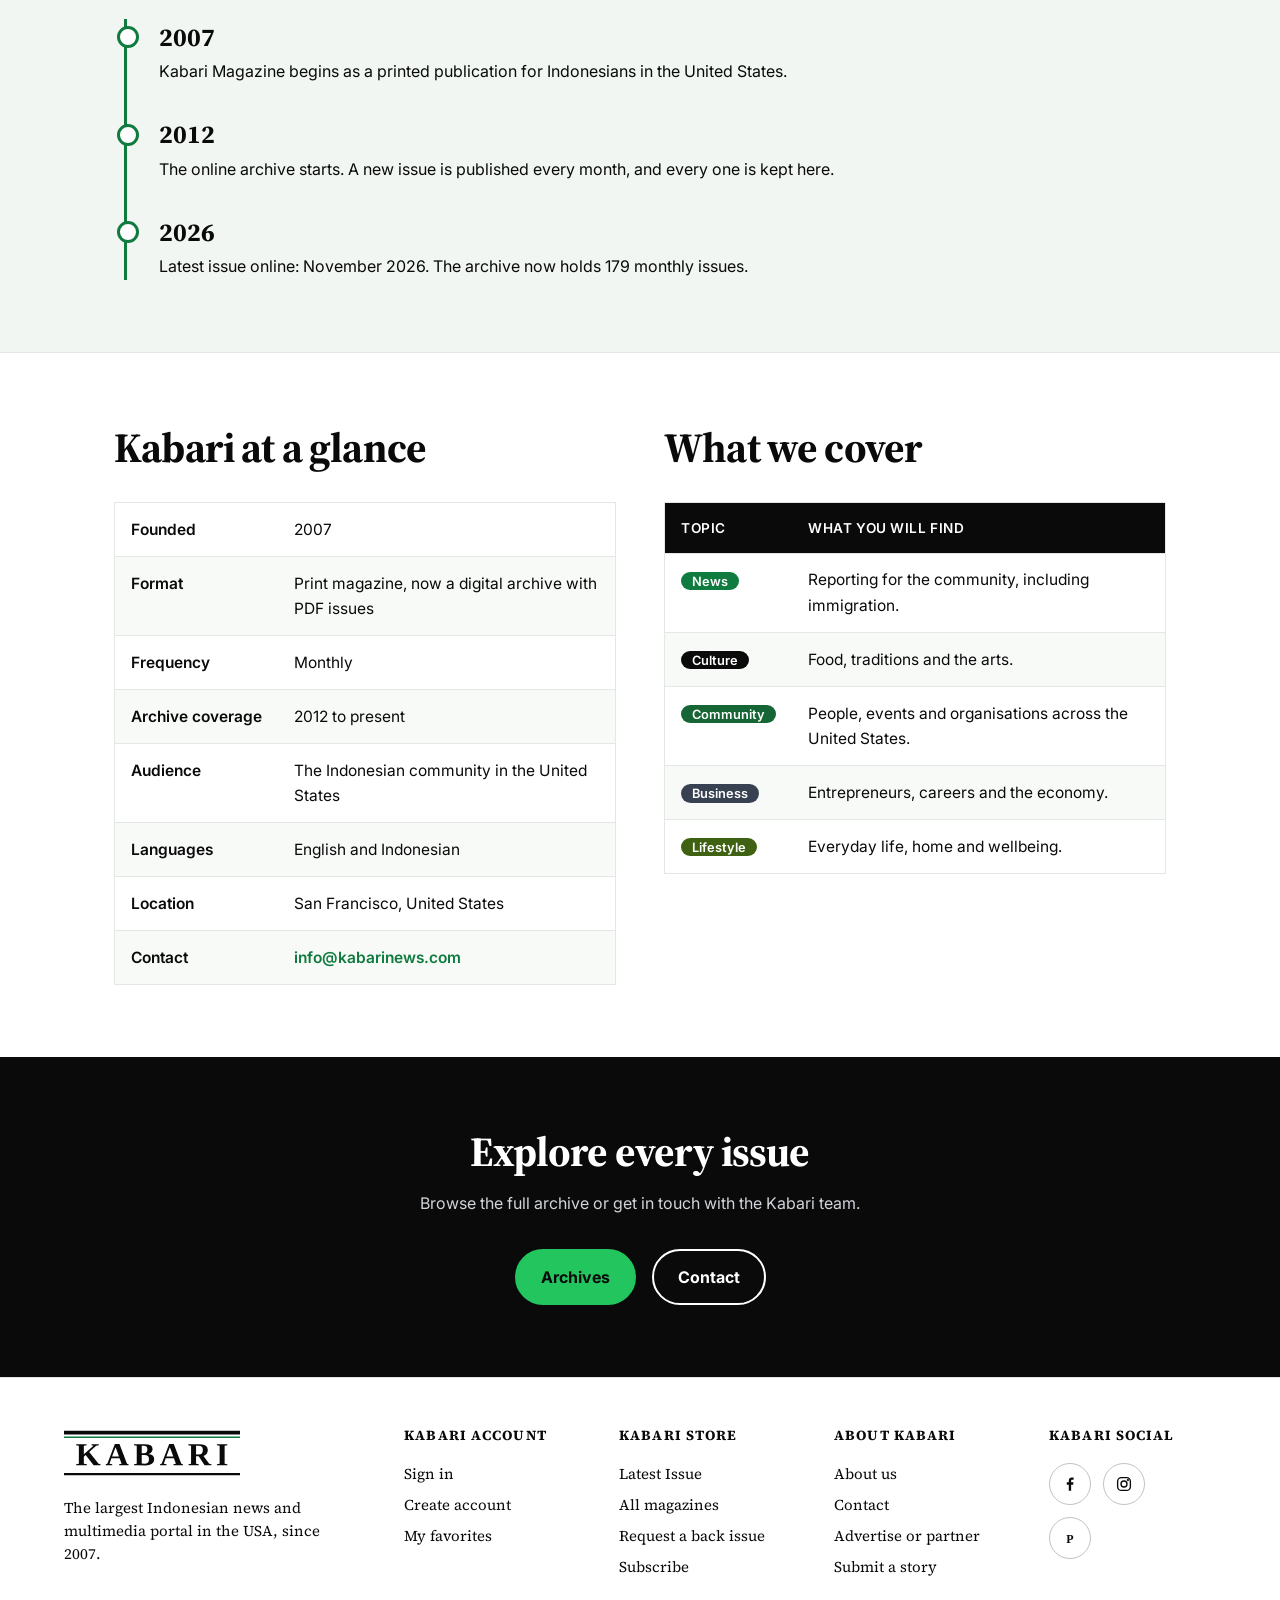
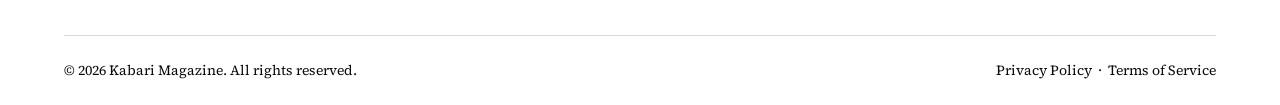
==== commit 09b73c21: "Update website pages and styles" ====
--- a/about.html
+++ b/about.html
@@ -8,10 +8,11 @@
 <meta name="twitter:card" content="summary_large_image"><meta name="twitter:title" content="About Kabari Magazine | The Indonesian Voice in America"><meta name="twitter:description" content="Learn about Kabari Magazine, the largest Indonesian news and multimedia portal in the USA, publishing since 2007 for the Indonesian diaspora."><meta name="twitter:image" content="https://YOURDOMAIN.COM/og-image.png">
 <meta name="theme-color" content="#0A0A0A"><link rel="icon" href="data:image/svg+xml,%3Csvg xmlns='http://www.w3.org/2000/svg' viewBox='0 0 32 32'%3E%3Crect width='32' height='32' rx='6' fill='%230A0A0A'/%3E%3Ctext x='8' y='24' font-size='22' font-weight='900' fill='%2322C55E' font-family='Georgia'%3EK%3C/text%3E%3C/svg%3E">
 <link rel="preconnect" href="https://fonts.googleapis.com"><link rel="preconnect" href="https://fonts.gstatic.com" crossorigin>
-<link href="https://fonts.googleapis.com/css2?family=Inter:wght@400;500;600;700&family=Source+Serif+4:opsz,wght@8..60,600;8..60,700&display=swap" rel="stylesheet">
+<link href="https://fonts.googleapis.com/css2?family=Inter:wght@400;500;600;700&family=Source+Serif+4:opsz,wght@8..60,400;8..60,600;8..60,700&family=Newsreader:opsz,wght@6..72,500;6..72,600;6..72,700&display=swap" rel="stylesheet">
 <link rel="stylesheet" href="style.css"></head>
-<body data-page="about"><noscript><p style="padding:2rem 5%;text-align:center;font-family:sans-serif">Please turn on JavaScript to view Kabari Magazine. You can also email info@kabarinews.com or read our issues on <a href="https://issuu.com/kabari8">Issuu</a>.</p></noscript><div id="hdr"></div>
-<main id="main"><section class="abh"><div class="wrap"><span class="eye" data-i="ab_eye"></span><h1 data-i="ab_h">The voice of the Indonesian community in America.</h1><p class="lead" data-i="ab1"></p><div class="stats" id="stats"></div></div></section>
+<body data-page="about"><noscript><p style="padding:2rem 5%;text-align:center;font-family:sans-serif">Please turn on JavaScript to view Kabari Magazine. You can also email info@kabarinews.com.</p></noscript><div id="hdr"></div>
+<main id="main"><section class="ch"><h1 data-i="ab_band">About</h1><p class="ch-sub" data-i="bd_sub">Kabari Magazine</p></section>
+<section class="wrap abi"><h2 class="ab-h" data-i="ab_h">The voice of the Indonesian community in America.</h2><p class="lead" data-i="ab1"></p><div class="stats" id="stats"></div></section>
 <section class="wrap"><h2 class="sec-t" data-i="p_t"></h2><div class="pillars"><div><h3 data-i="p1"></h3><p data-i="p1d"></p></div><div><h3 data-i="p2"></h3><p data-i="p2d"></p></div><div><h3 data-i="p3"></h3><p data-i="p3d"></p></div></div><div class="prose"><p data-i="ab2"></p><p data-i="ab3"></p></div></section>
 <section class="band"><div class="wrap"><h2 class="sec-t" data-i="tl_t"></h2><ol class="tl" id="tl"></ol></div></section>
 <section class="wrap two"><div><h2 class="sec-t" data-i="fa_t"></h2><div class="tw"><table class="tbl"><tbody id="facts"></tbody></table></div></div><div><h2 class="sec-t" data-i="tp_t"></h2><div class="tw"><table class="tbl"><thead><tr><th data-i="tp_h1"></th><th data-i="tp_h2"></th></tr></thead><tbody id="tpt"></tbody></table></div></div></section>
--- a/style.css
+++ b/style.css
@@ -160,7 +160,7 @@
 /* ===== Contact page (measured from the reference design) ===== */
 :root{--f3:'Newsreader',Georgia,'Times New Roman',serif;--bd:#c3c2bf}
 .sr{position:absolute;width:1px;height:1px;overflow:hidden;clip:rect(0 0 0 0);white-space:nowrap}
-.ch{background:var(--ink);color:#fdfcf8;text-align:center;padding:clamp(3rem,7vw,5.9rem) 5%}
+.ch{background:var(--ink);color:#fdfcf8;text-align:center;padding:clamp(2.5rem,5vw,4rem) 5%}
 .ch h1{font:700 clamp(2.5rem,6vw,4rem)/1.05 var(--f3);letter-spacing:0}
 .cw{width:min(900px,90%);margin:0 auto;padding:clamp(3rem,6.4vw,5.75rem) 0 5rem;font-family:var(--f1)}
 .ct-h2{font:500 clamp(1.75rem,4vw,2.5rem)/1.1 var(--f3);text-align:center;margin:0}
@@ -312,8 +312,7 @@
 @media(prefers-reduced-motion:reduce){.lg *,.lg-card,.lg-card::before{animation:none!important;transition:none!important}.lg h1 span,.lg-copy p{opacity:1;transform:none}}
 
 /* ===== Archive: simple filters (matches Contact page + reference) ===== */
-.arc-ch{padding-block:clamp(2.5rem,5vw,4rem)}
-.arc-ch .arc-sub{max-width:38rem;margin:1rem auto 0;color:#d1d5db;font:400 1.0625rem/1.65 var(--f1)}
+.ch .ch-sub{max-width:38rem;margin:1rem auto 0;color:#d1d5db;font:400 1.0625rem/1.65 var(--f1)}
 .arc{padding-top:2.5rem;font-family:var(--f1)}
 .arc #count{margin:0 0 1.5rem;font:400 .95rem var(--f1);color:#6B6A66}
 .arc-layout{display:grid;grid-template-columns:260px minmax(0,1fr);gap:3.5rem;align-items:start}
@@ -346,5 +345,37 @@
 @media(max-width:900px){
  .arc-layout{grid-template-columns:minmax(0,1fr);gap:2rem}
  .arc-side{position:static}
+ .arc-res{scroll-margin-top:5.5rem}
  .arc-res .grid{grid-template-columns:repeat(2,1fr)}
 }
+
+/* About page body (under the black heading band) */
+.ab-h{font-size:clamp(1.9rem,4vw,2.8rem);font-weight:700;max-width:24ch;margin:0}.abi .lead{margin-top:1.2rem}
+/* ===== Archive filters: one tap-to-open bar on phones/tablets ===== */
+.flt-btn,.flt-done{display:none}
+@media(max-width:900px){
+ .flt-btn{display:flex;align-items:center;justify-content:space-between;width:100%;height:48px;padding:0 1rem;border:1px solid var(--bd);background:#fff;font:700 14px var(--f1);letter-spacing:1.12px;text-transform:uppercase;color:var(--ink);cursor:pointer}
+ .flt-l{display:flex;align-items:center;gap:.6rem}
+ .flt-n{display:inline-grid;place-items:center;min-width:1.4rem;height:1.4rem;padding:0 .35rem;border-radius:99px;background:var(--ink);color:#fff;font:700 12px var(--f2);letter-spacing:0}.flt-n[hidden]{display:none}
+ .flt-btn svg{width:1.2rem;height:1.2rem;fill:none;stroke:currentColor;stroke-width:2;stroke-linecap:round;stroke-linejoin:round;transition:transform .3s}
+ .arc-side.open .flt-btn svg{transform:rotate(180deg)}
+ .flt-panel{display:grid;grid-template-rows:0fr;transition:grid-template-rows .35s ease}
+ .arc-side.open .flt-panel{grid-template-rows:1fr}
+ .flt-in{overflow:hidden;min-height:0;visibility:hidden;transition:visibility 0s .35s}
+ .arc-side.open .flt-in{visibility:visible;transition-delay:0s}
+ .flt-body{margin-top:.6rem;padding:1.25rem 1rem;border:1px solid var(--bd);background:#fff}
+ .flt-body .opts{grid-template-columns:repeat(2,minmax(0,1fr));column-gap:1rem}
+ .flt-done{display:block;width:100%;height:48px;margin-top:1.25rem;background:var(--ink);color:#fff;font:700 13px var(--f1);letter-spacing:1.12px;text-transform:uppercase;cursor:pointer}
+}
+@media(min-width:600px) and (max-width:900px){.arc-res .grid{grid-template-columns:repeat(3,1fr)}}
+@media(prefers-reduced-motion:reduce){.flt-panel,.flt-btn svg,.flt-in{transition:none}}
+
+/* ===== Touch screens: no sticky hover flash when tapping a cover ===== */
+.card,.fav,.opts button,.flt-btn,.flt-done,.hb,.sr-i{-webkit-tap-highlight-color:transparent}
+@media(hover:none),(pointer:coarse){
+ .card:hover .cv{transform:none;box-shadow:0 8px 20px rgba(10,10,10,.18)}
+ .arc-res .card:hover .cv{transform:none;box-shadow:0 2px 10px rgba(10,10,10,.12)}
+ .arc-res .card:hover strong{text-decoration:none}
+ .fav:hover{transform:none}
+ .cv{transition:none}
+}
